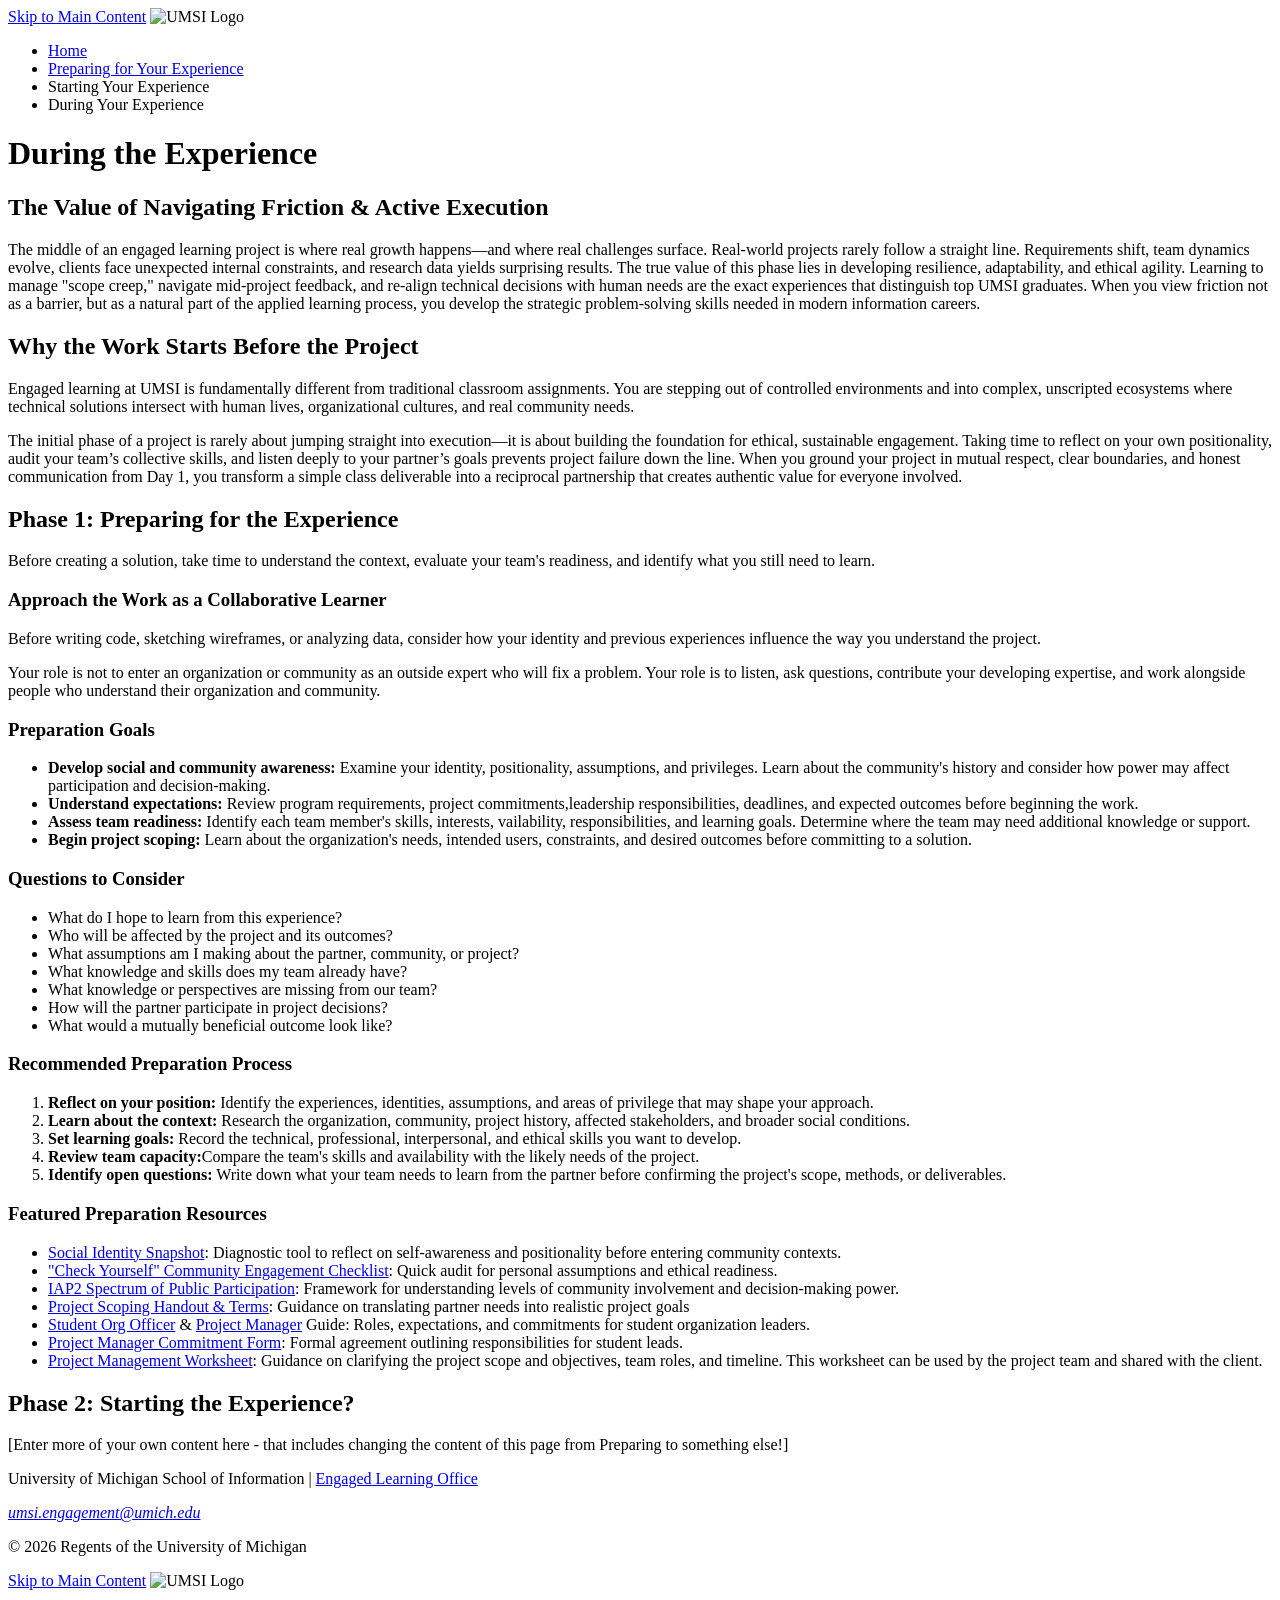
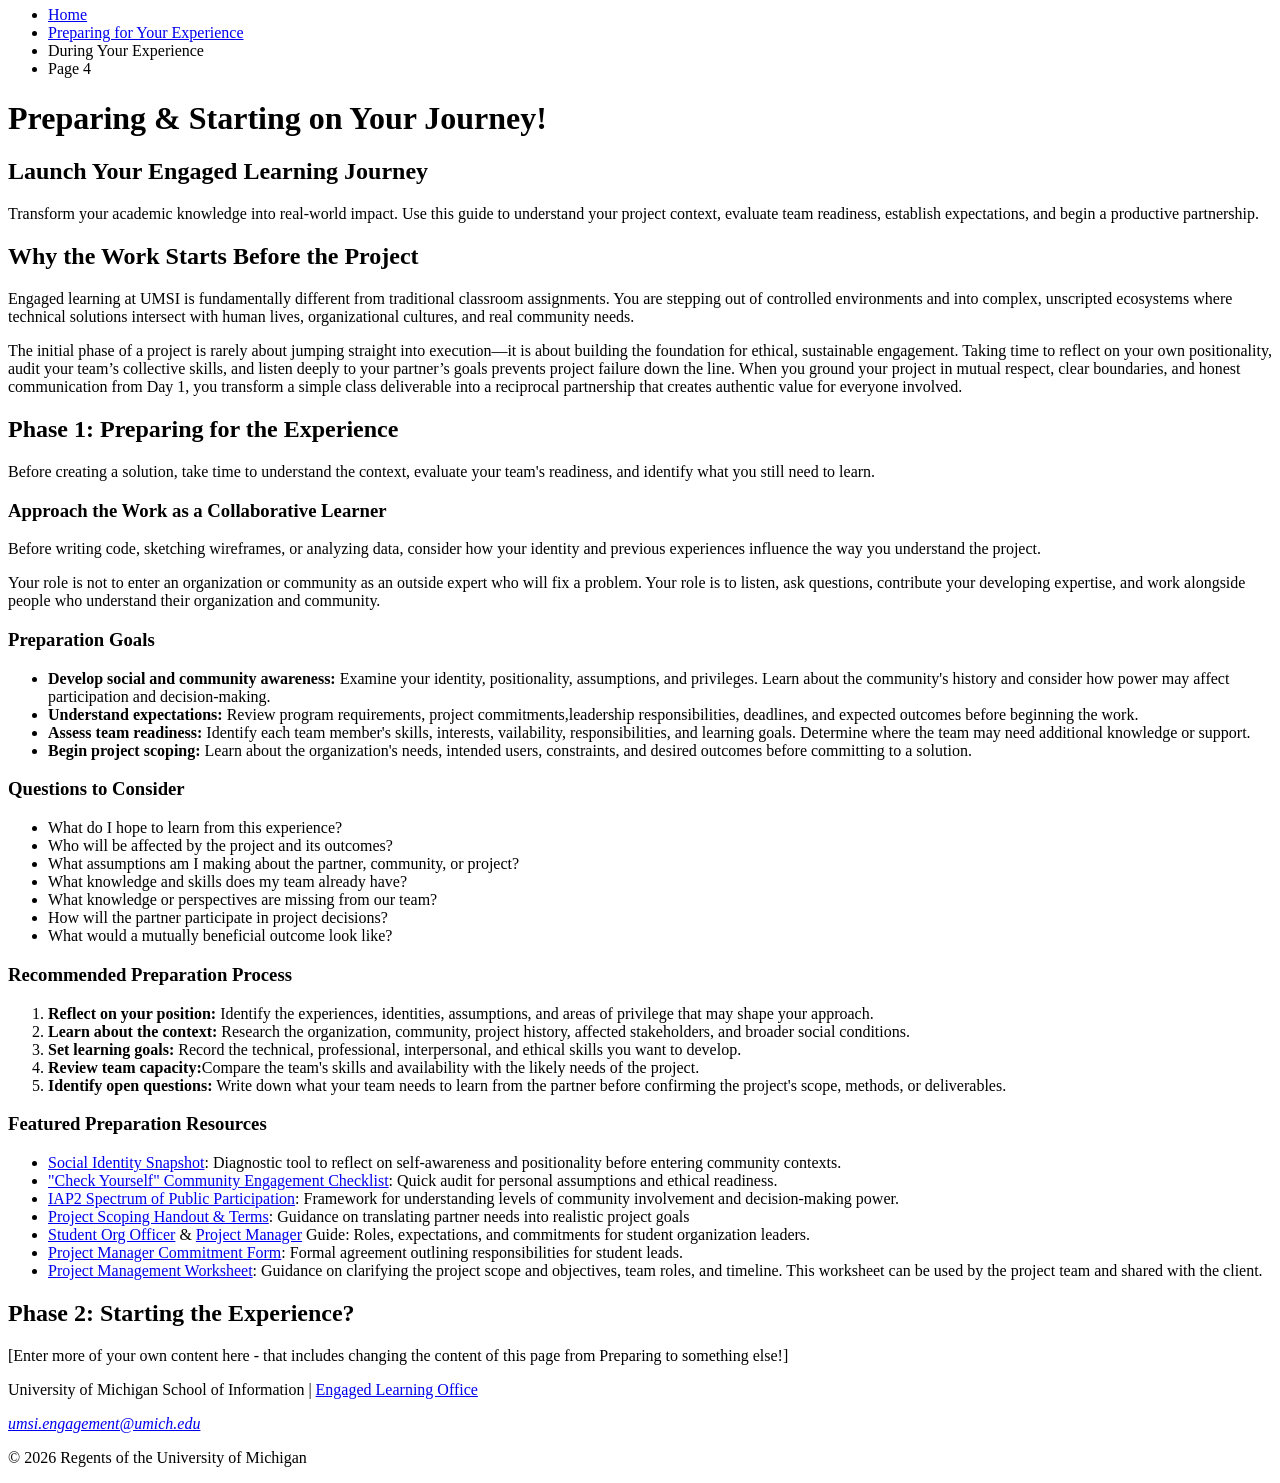
==== during.html @ 956a4a43 "Add files via upload" ====
<!DOCTYPE html>
<html lang="en">
<head>
    <meta charset="UTF-8">
    <meta name="viewport" content="width=device-width, initial-scale=1.0">
    <title>Resumes</title>
</head>
<body>

    <header>

  <a href = "#main">Skip to Main Content</a>
        <img src="images/UMSI_signature_vertical_informal_solidblue.jpg" alt="UMSI Logo">
        <nav>
            <ul>
                <li><a href = "index.html">Home</a></li>
                <li><a href = "prep.html">Preparing for Your Experience</a></li>
                <li><a href = "start.html"></a>Starting Your Experience</a></li>
                <li><a href = "during.html"></a>During Your Experience </a></li>
            </ul>
        </nav>
    <h1>During the Experience</h1>
  </header>
<main id="main">

<section>
  <h2>The Value of Navigating Friction & Active Execution</h2>
  <p>The middle of an engaged learning project is where real growth happens—and where real challenges surface. Real-world projects rarely follow a straight line. Requirements shift, team dynamics evolve, clients face unexpected internal constraints, and research data yields surprising results.
The true value of this phase lies in developing resilience, adaptability, and ethical agility. Learning to manage "scope creep," navigate mid-project feedback, and re-align technical decisions with human needs are the exact experiences that distinguish top UMSI graduates. When you view friction not as a barrier, but as a natural part of the applied learning process, you develop the strategic problem-solving skills needed in modern information careers.</p>
</section>

<section>
  <h2>Why the Work Starts Before the Project</h2>
  <p>Engaged learning at UMSI is fundamentally different from traditional classroom assignments. You are stepping out of controlled environments and into complex, unscripted ecosystems where technical solutions intersect with human lives, organizational cultures, and real community needs.</p>
  <p>The initial phase of a project is rarely about jumping straight into execution—it is about building the foundation for ethical, sustainable engagement. Taking time to reflect on your own positionality, audit your team’s collective skills, and listen deeply to your partner’s goals prevents project failure down the line. When you ground your project in mutual respect, clear boundaries, and honest communication from Day 1, you transform a simple class deliverable into a reciprocal partnership that creates authentic value for everyone involved.</p>


</section>

<section>
  <h2>Phase 1: Preparing for the Experience</h2>
  <p>Before creating a solution, take time to understand the context, evaluate your team's readiness, and identify what you still need to learn.</p>
  <article>
    <h3>Approach the Work as a Collaborative Learner</h3>
    <p>Before writing code, sketching wireframes, or analyzing data, consider how your identity and previous experiences influence the way you understand the project.</p>
    <p>Your role is not to enter an organization or community as an outside expert who will fix a problem. Your role is to listen, ask questions, contribute your developing expertise, and work alongside people who understand their organization and community.</p>
  </article>

  <article>
    <h3>Preparation Goals</h3>
    <ul>
      <li><strong>Develop social and community awareness:</strong> Examine your identity, positionality, assumptions, and privileges. Learn about the community's history and consider how power may affect participation and decision-making.
      </li>
      <li><strong>Understand expectations:</strong> Review program requirements, project commitments,leadership responsibilities, deadlines, and expected outcomes before beginning the work.</li>
      <li><strong>Assess team readiness:</strong> Identify each team member's skills, interests, vailability, responsibilities, and learning goals. Determine where the team may need additional knowledge or support.</li>
      <li><strong>Begin project scoping:</strong> Learn about the organization's needs, intended users, constraints, and desired outcomes before committing to a solution.
      </li>
    </ul>
  </article>

  <article>
    <h3>Questions to Consider</h3>
    <ul>
      <li>What do I hope to learn from this experience?</li>
      <li>Who will be affected by the project and its outcomes?</li>
      <li>What assumptions am I making about the partner, community, or project?</li>
      <li>What knowledge and skills does my team already have?</li>
      <li>What knowledge or perspectives are missing from our team?</li>
      <li>How will the partner participate in project decisions?</li>
      <li>What would a mutually beneficial outcome look like?</li>
    </ul>
  </article>

  <article>
    <h3>Recommended Preparation Process</h3>
    <ol>
      <li><strong>Reflect on your position:</strong> Identify the experiences, identities, assumptions, and areas of privilege that may shape your approach.</li>
      <li><strong>Learn about the context:</strong> Research the organization, community, project history, affected stakeholders, and broader social conditions.</li>
      <li><strong>Set learning goals:</strong> Record the technical, professional, interpersonal, and ethical skills you want to develop.</li>
      <li><strong>Review team capacity:</strong>Compare the team's skills and availability with the likely needs of the project. </li>
      <li><strong>Identify open questions:</strong> Write down what your team needs to learn from the partner before confirming the project's scope, methods, or deliverables.
      </li>
    </ol>
  </article>

  <article>
    <h3>Featured Preparation Resources</h3>
    <ul>
      <li><a href="https://sites.lsa.umich.edu/equitable-teaching/social-identity-snapshot">Social Identity Snapshot</a>: Diagnostic tool to reflect on self-awareness and positionality before entering community contexts.</li>
      <li><a href="https://docs.google.com/document/d/1Qt9YeStVwDHjwJhOLAz42JSNQR2lFMurdUtxtdrGkuc/edit?tab=t.0#heading=h.ch0bvccjkrzn">"Check Yourself" Community Engagement Checklist</a>: Quick audit for personal assumptions and ethical readiness.</li>
      <li><a href="https://drive.google.com/file/d/1zc1RNlrDxV51-muOERdDTnINQcquJpOA/view?usp=sharing">IAP2 Spectrum of Public Participation</a>: Framework for understanding levels of community involvement and decision-making power.</li>
      <li><a href="https://docs.google.com/document/d/1TrEDolwmOIlXgYgAP9VvlOGoYOwFfe6KxzZOgZSVYVw/edit?usp=drive_link">Project Scoping Handout & Terms</a>: Guidance on translating partner needs into realistic project goals</li>
      <li><a href="https://docs.google.com/document/d/1AexsV_JeSd0kRUBbcifZpfBu6y6Zi8Y0iJScp1I3gkM/edit?usp=drive_link">Student Org Officer</a> & <a href="https://docs.google.com/document/u/0/d/1uwOOS0TrXWzcSShj8DUFpckWo0t1UNu_Q7WVbZnLhX0/edit">Project Manager</a> Guide: Roles, expectations, and commitments for student organization leaders.</li>
      <li><a href="https://docs.google.com/document/d/1U4lCNGyWKJ3C2i_VgFqAR45Z4zF1FehuthuqT-M2wdI/edit?usp=drive_link">Project Manager Commitment Form</a>: Formal agreement outlining responsibilities for student leads.</li>
      <li><a href="https://docs.google.com/document/d/1twc-7TYWmb_PNrOBiDI1NuJqJAuhluTICr22GRd_NLc/edit?usp=drive_link">Project Management Worksheet</a>: Guidance on clarifying the project scope and objectives, team roles, and timeline. This worksheet can be used by the project team and shared with the client.</li>
    </ul>
  </article>
</section>
<section>
  <h2>Phase 2: Starting the Experience?</h2>



<div>[Enter more of your own content here - that includes changing the  content of this page from Preparing to something else!]</div>


        <div></div>
        <div></div>
        <div></div>
        <div></div>
</section>
<!-- Content taken & modified from UMGPT with the prompt, "for the same content write me some intro content and resources for a prep page using the ELO content below" - this was after I had asked for content for the home page. " UMGPT. (2026). UMGPT ( GPT-5.6 Sol September 7th version) [Large language model]. -->
</main>
<footer>
        <p>University of Michigan School of Information | <a href="https://www.si.umich.edu/programs/engaged-learning/about-engaged-learning-office">Engaged Learning Office </a></p>
      <address>
        <a href="mailto:umsi.engagement@umich.edu">umsi.engagement@umich.edu</a>
      </address>
      <p>&copy; 2026 Regents of the University of Michigan</p>
    </footer>

</body>

<!DOCTYPE html>
<html lang="en">
<head>
    <meta charset="UTF-8">
    <meta name="viewport" content="width=device-width, initial-scale=1.0">
    <title>Resumes</title>
</head>
<body>

    <header>

  <a href = "#main">Skip to Main Content</a>
        <img src="images/UMSI_signature_vertical_informal_solidblue.jpg" alt="UMSI Logo">
        <nav>
            <ul>
                <li><a href = "index.html">Home</a></li>
                <li><a href = "prep.html">Preparing for Your Experience</a></li>
                <li><a>During Your Experience</a></li>
                <li><a>Page 4</a></li>
            </ul>
        </nav>
    <h1>Preparing & Starting on Your Journey!</h1>
  </header>
<main id="main">

<section>
  <h2>Launch Your Engaged Learning Journey</h2>
  <p>Transform your academic knowledge into real-world impact. Use this guide to understand your project context, evaluate team readiness, establish expectations, and begin a productive partnership.</p>
</section>

<section>
  <h2>Why the Work Starts Before the Project</h2>
  <p>Engaged learning at UMSI is fundamentally different from traditional classroom assignments. You are stepping out of controlled environments and into complex, unscripted ecosystems where technical solutions intersect with human lives, organizational cultures, and real community needs.</p>
  <p>The initial phase of a project is rarely about jumping straight into execution—it is about building the foundation for ethical, sustainable engagement. Taking time to reflect on your own positionality, audit your team’s collective skills, and listen deeply to your partner’s goals prevents project failure down the line. When you ground your project in mutual respect, clear boundaries, and honest communication from Day 1, you transform a simple class deliverable into a reciprocal partnership that creates authentic value for everyone involved.</p>


</section>

<section>
  <h2>Phase 1: Preparing for the Experience</h2>
  <p>Before creating a solution, take time to understand the context, evaluate your team's readiness, and identify what you still need to learn.</p>
  <article>
    <h3>Approach the Work as a Collaborative Learner</h3>
    <p>Before writing code, sketching wireframes, or analyzing data, consider how your identity and previous experiences influence the way you understand the project.</p>
    <p>Your role is not to enter an organization or community as an outside expert who will fix a problem. Your role is to listen, ask questions, contribute your developing expertise, and work alongside people who understand their organization and community.</p>
  </article>

  <article>
    <h3>Preparation Goals</h3>
    <ul>
      <li><strong>Develop social and community awareness:</strong> Examine your identity, positionality, assumptions, and privileges. Learn about the community's history and consider how power may affect participation and decision-making.
      </li>
      <li><strong>Understand expectations:</strong> Review program requirements, project commitments,leadership responsibilities, deadlines, and expected outcomes before beginning the work.</li>
      <li><strong>Assess team readiness:</strong> Identify each team member's skills, interests, vailability, responsibilities, and learning goals. Determine where the team may need additional knowledge or support.</li>
      <li><strong>Begin project scoping:</strong> Learn about the organization's needs, intended users, constraints, and desired outcomes before committing to a solution.
      </li>
    </ul>
  </article>

  <article>
    <h3>Questions to Consider</h3>
    <ul>
      <li>What do I hope to learn from this experience?</li>
      <li>Who will be affected by the project and its outcomes?</li>
      <li>What assumptions am I making about the partner, community, or project?</li>
      <li>What knowledge and skills does my team already have?</li>
      <li>What knowledge or perspectives are missing from our team?</li>
      <li>How will the partner participate in project decisions?</li>
      <li>What would a mutually beneficial outcome look like?</li>
    </ul>
  </article>

  <article>
    <h3>Recommended Preparation Process</h3>
    <ol>
      <li><strong>Reflect on your position:</strong> Identify the experiences, identities, assumptions, and areas of privilege that may shape your approach.</li>
      <li><strong>Learn about the context:</strong> Research the organization, community, project history, affected stakeholders, and broader social conditions.</li>
      <li><strong>Set learning goals:</strong> Record the technical, professional, interpersonal, and ethical skills you want to develop.</li>
      <li><strong>Review team capacity:</strong>Compare the team's skills and availability with the likely needs of the project. </li>
      <li><strong>Identify open questions:</strong> Write down what your team needs to learn from the partner before confirming the project's scope, methods, or deliverables.
      </li>
    </ol>
  </article>

  <article>
    <h3>Featured Preparation Resources</h3>
    <ul>
      <li><a href="https://sites.lsa.umich.edu/equitable-teaching/social-identity-snapshot">Social Identity Snapshot</a>: Diagnostic tool to reflect on self-awareness and positionality before entering community contexts.</li>
      <li><a href="https://docs.google.com/document/d/1Qt9YeStVwDHjwJhOLAz42JSNQR2lFMurdUtxtdrGkuc/edit?tab=t.0#heading=h.ch0bvccjkrzn">"Check Yourself" Community Engagement Checklist</a>: Quick audit for personal assumptions and ethical readiness.</li>
      <li><a href="https://drive.google.com/file/d/1zc1RNlrDxV51-muOERdDTnINQcquJpOA/view?usp=sharing">IAP2 Spectrum of Public Participation</a>: Framework for understanding levels of community involvement and decision-making power.</li>
      <li><a href="https://docs.google.com/document/d/1TrEDolwmOIlXgYgAP9VvlOGoYOwFfe6KxzZOgZSVYVw/edit?usp=drive_link">Project Scoping Handout & Terms</a>: Guidance on translating partner needs into realistic project goals</li>
      <li><a href="https://docs.google.com/document/d/1AexsV_JeSd0kRUBbcifZpfBu6y6Zi8Y0iJScp1I3gkM/edit?usp=drive_link">Student Org Officer</a> & <a href="https://docs.google.com/document/u/0/d/1uwOOS0TrXWzcSShj8DUFpckWo0t1UNu_Q7WVbZnLhX0/edit">Project Manager</a> Guide: Roles, expectations, and commitments for student organization leaders.</li>
      <li><a href="https://docs.google.com/document/d/1U4lCNGyWKJ3C2i_VgFqAR45Z4zF1FehuthuqT-M2wdI/edit?usp=drive_link">Project Manager Commitment Form</a>: Formal agreement outlining responsibilities for student leads.</li>
      <li><a href="https://docs.google.com/document/d/1twc-7TYWmb_PNrOBiDI1NuJqJAuhluTICr22GRd_NLc/edit?usp=drive_link">Project Management Worksheet</a>: Guidance on clarifying the project scope and objectives, team roles, and timeline. This worksheet can be used by the project team and shared with the client.</li>
    </ul>
  </article>
</section>
<section>
  <h2>Phase 2: Starting the Experience?</h2>



<div>[Enter more of your own content here - that includes changing the  content of this page from Preparing to something else!]</div>


        <div></div>
        <div></div>
        <div></div>
        <div></div>
</section>
<!-- Content taken & modified from UMGPT with the prompt, "for the same content write me some intro content and resources for a prep page using the ELO content below" - this was after I had asked for content for the home page. " UMGPT. (2026). UMGPT ( GPT-5.6 Sol September 7th version) [Large language model]. -->
</main>
<footer>
        <p>University of Michigan School of Information | <a href="https://www.si.umich.edu/programs/engaged-learning/about-engaged-learning-office">Engaged Learning Office </a></p>
      <address>
        <a href="mailto:umsi.engagement@umich.edu">umsi.engagement@umich.edu</a>
      </address>
      <p>&copy; 2026 Regents of the University of Michigan</p>
    </footer>

</body>

</html>
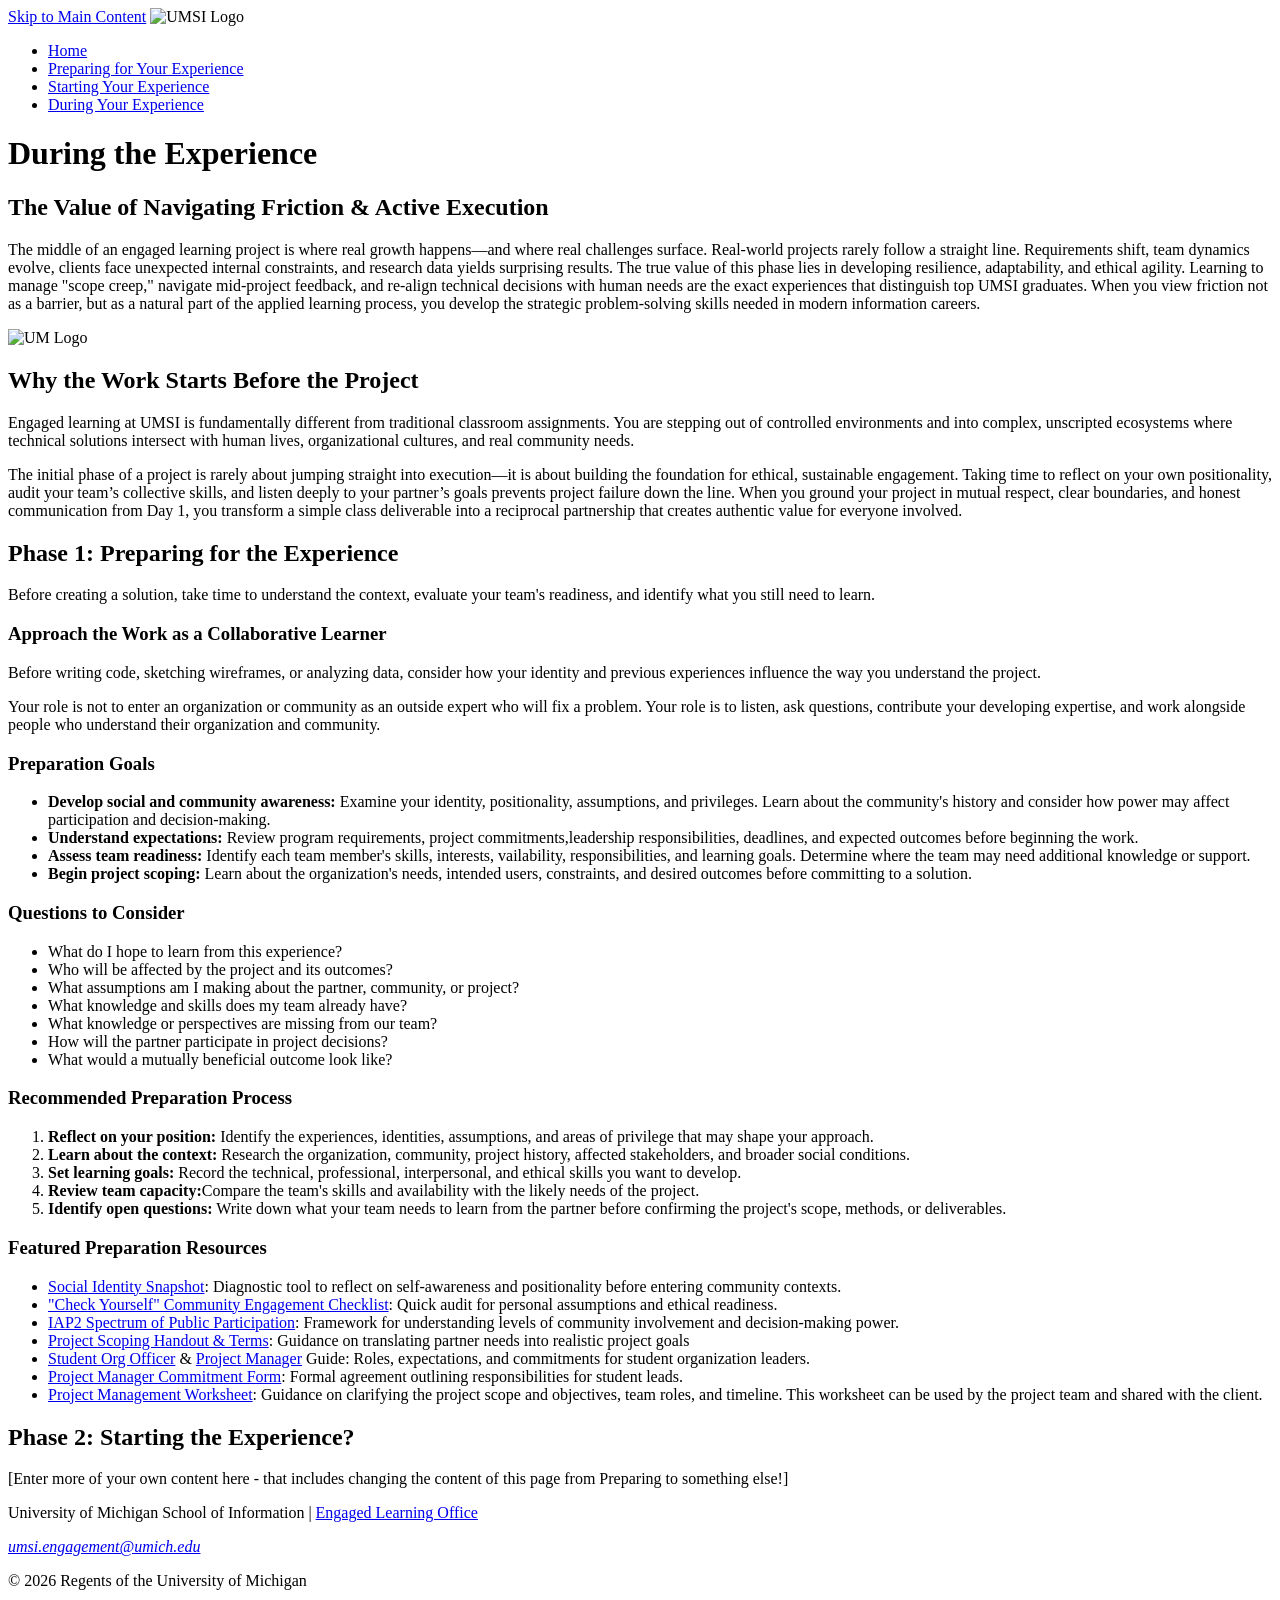
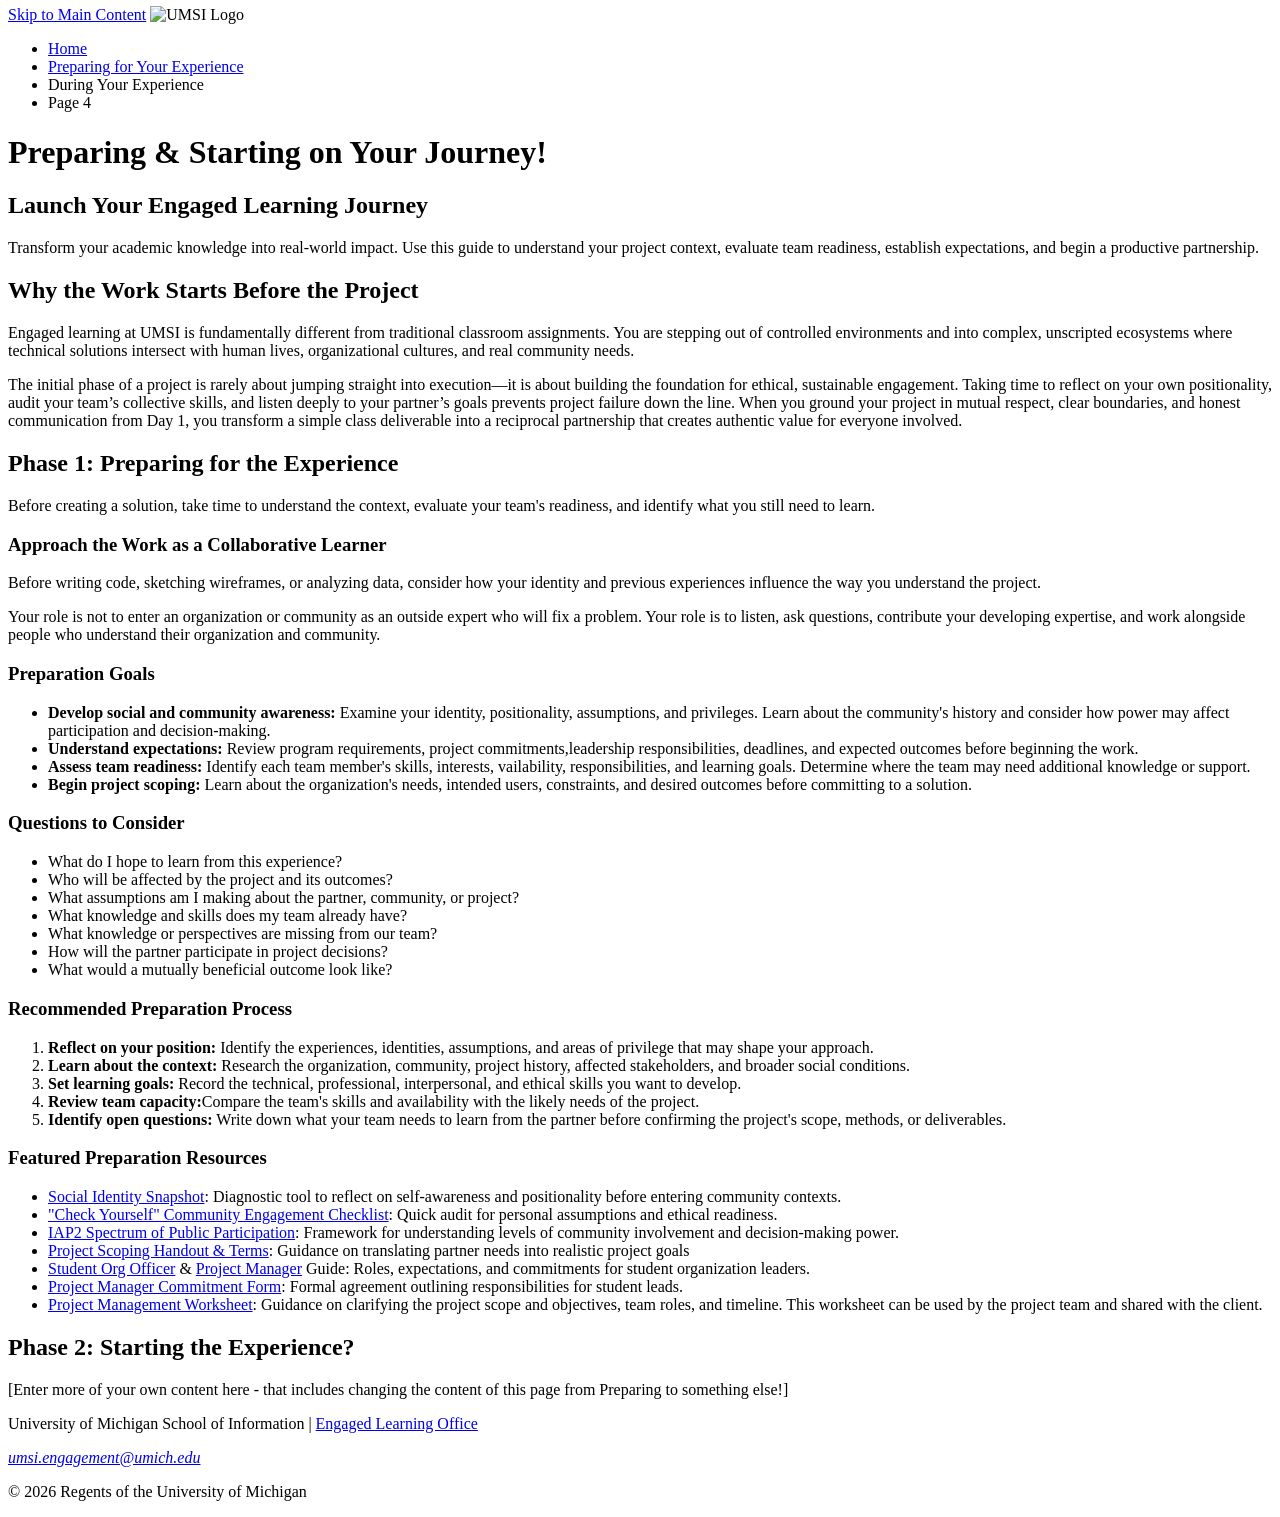
==== commit badbd2d2: "Add files via upload" ====
--- a/during.html
+++ b/during.html
@@ -15,8 +15,8 @@
             <ul>
                 <li><a href = "index.html">Home</a></li>
                 <li><a href = "prep.html">Preparing for Your Experience</a></li>
-                <li><a href = "start.html"></a>Starting Your Experience</a></li>
-                <li><a href = "during.html"></a>During Your Experience </a></li>
+                <li><a href = "start.html">Starting Your Experience</a></li>
+                <li><a href = "during.html">During Your Experience </a></li>
             </ul>
         </nav>
     <h1>During the Experience</h1>
@@ -27,6 +27,11 @@
   <h2>The Value of Navigating Friction & Active Execution</h2>
   <p>The middle of an engaged learning project is where real growth happens—and where real challenges surface. Real-world projects rarely follow a straight line. Requirements shift, team dynamics evolve, clients face unexpected internal constraints, and research data yields surprising results.
 The true value of this phase lies in developing resilience, adaptability, and ethical agility. Learning to manage "scope creep," navigate mid-project feedback, and re-align technical decisions with human needs are the exact experiences that distinguish top UMSI graduates. When you view friction not as a barrier, but as a natural part of the applied learning process, you develop the strategic problem-solving skills needed in modern information careers.</p>
+<img
+          src="images/UMSI_signature_vertical_informal_solidblue.jpg"
+          alt="UM Logo"
+          width="800"
+          height="500">
 </section>
 
 <section>
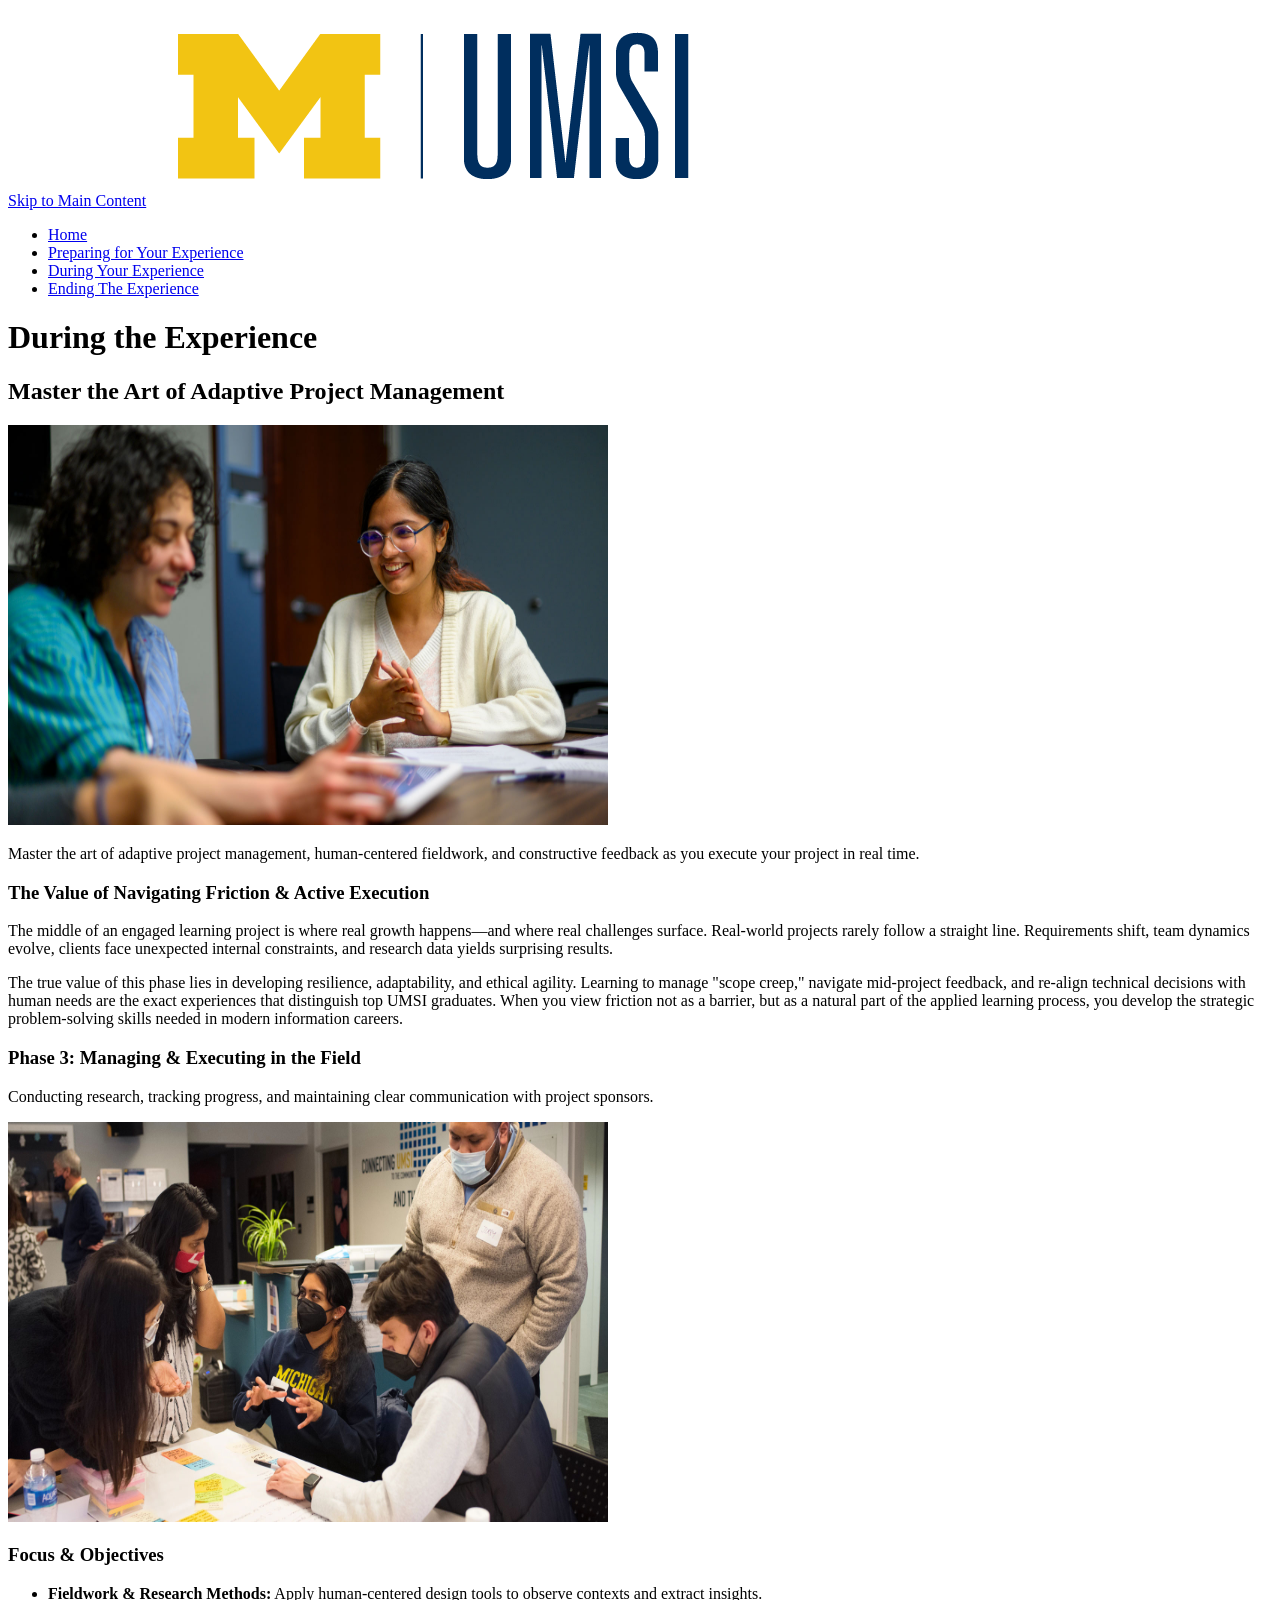
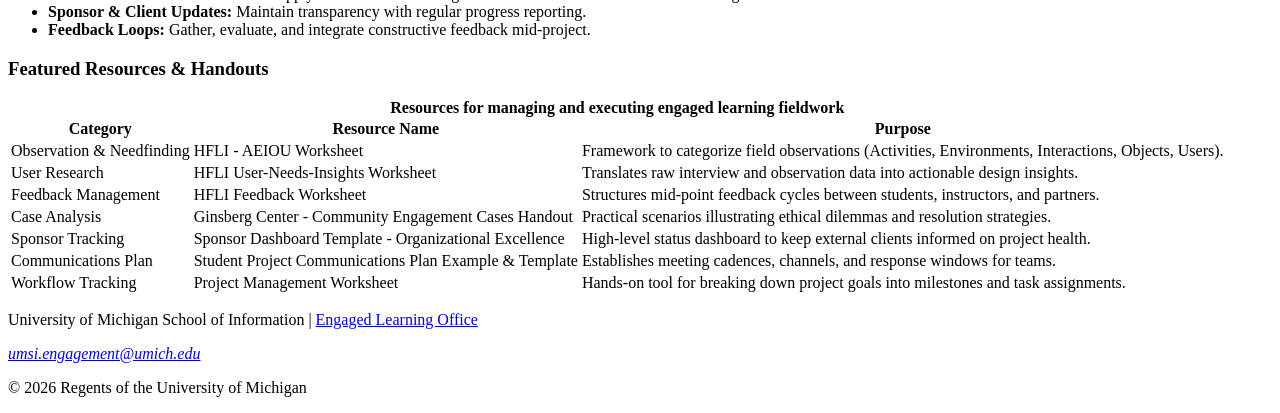
==== commit c8bebbc2: "Add files via upload" ====
--- a/during.html
+++ b/during.html
@@ -3,20 +3,20 @@
 <head>
     <meta charset="UTF-8">
     <meta name="viewport" content="width=device-width, initial-scale=1.0">
-    <title>Resumes</title>
+    <title>During | UMSI Engaged Learning Resources</title>
 </head>
 <body>
 
     <header>
 
   <a href = "#main">Skip to Main Content</a>
-        <img src="images/UMSI_signature_vertical_informal_solidblue.jpg" alt="UMSI Logo">
+        <img src="images/UMSI_signature_informal_maize-blue.png" alt="UMSI Logo">
         <nav>
             <ul>
                 <li><a href = "index.html">Home</a></li>
                 <li><a href = "prep.html">Preparing for Your Experience</a></li>
-                <li><a href = "start.html">Starting Your Experience</a></li>
                 <li><a href = "during.html">During Your Experience </a></li>
+                <li><a href = "end.html">Ending The Experience</a></li>
             </ul>
         </nav>
     <h1>During the Experience</h1>
@@ -24,220 +24,90 @@
 <main id="main">
 
 <section>
-  <h2>The Value of Navigating Friction & Active Execution</h2>
-  <p>The middle of an engaged learning project is where real growth happens—and where real challenges surface. Real-world projects rarely follow a straight line. Requirements shift, team dynamics evolve, clients face unexpected internal constraints, and research data yields surprising results.
-The true value of this phase lies in developing resilience, adaptability, and ethical agility. Learning to manage "scope creep," navigate mid-project feedback, and re-align technical decisions with human needs are the exact experiences that distinguish top UMSI graduates. When you view friction not as a barrier, but as a natural part of the applied learning process, you develop the strategic problem-solving skills needed in modern information careers.</p>
-<img
-          src="images/UMSI_signature_vertical_informal_solidblue.jpg"
-          alt="UM Logo"
-          width="800"
-          height="500">
+  <h2>Master the Art of Adaptive Project Management</h2>
+            <img
+          src="images/UMSI_DearbornCutGroup_edit.jpg"
+          alt="Student talking to a client at a table"
+          width="600"
+          height="400">
+  <p>Master the art of adaptive project management, human-centered fieldwork, and constructive feedback as you execute your project in real time.</p>
 </section>
 
 <section>
-  <h2>Why the Work Starts Before the Project</h2>
-  <p>Engaged learning at UMSI is fundamentally different from traditional classroom assignments. You are stepping out of controlled environments and into complex, unscripted ecosystems where technical solutions intersect with human lives, organizational cultures, and real community needs.</p>
-  <p>The initial phase of a project is rarely about jumping straight into execution—it is about building the foundation for ethical, sustainable engagement. Taking time to reflect on your own positionality, audit your team’s collective skills, and listen deeply to your partner’s goals prevents project failure down the line. When you ground your project in mutual respect, clear boundaries, and honest communication from Day 1, you transform a simple class deliverable into a reciprocal partnership that creates authentic value for everyone involved.</p>
-
-
+  <h3>The Value of Navigating Friction & Active Execution</h3>
+  <p>The middle of an engaged learning project is where real growth happens—and where real challenges surface. Real-world projects rarely follow a straight line. Requirements shift, team dynamics evolve, clients face unexpected internal constraints, and research data yields surprising results.</p>
+  <p>The true value of this phase lies in developing resilience, adaptability, and ethical agility. Learning to manage "scope creep," navigate mid-project feedback, and re-align technical decisions with human needs are the exact experiences that distinguish top UMSI graduates. When you view friction not as a barrier, but as a natural part of the applied learning process, you develop the strategic problem-solving skills needed in modern information careers.</p>
 </section>
 
 <section>
-  <h2>Phase 1: Preparing for the Experience</h2>
-  <p>Before creating a solution, take time to understand the context, evaluate your team's readiness, and identify what you still need to learn.</p>
+  <h3><strong>Phase 3: </strong> Managing & Executing in the Field</h3>
+  <p>Conducting research, tracking progress, and maintaining clear communication with project sponsors.</p>
+            <img
+          src="images/UMSI_DesignJam_02142022_edit.jpg"
+          alt="Student talking in group"
+          width="600"
+          height="400">
   <article>
-    <h3>Approach the Work as a Collaborative Learner</h3>
-    <p>Before writing code, sketching wireframes, or analyzing data, consider how your identity and previous experiences influence the way you understand the project.</p>
-    <p>Your role is not to enter an organization or community as an outside expert who will fix a problem. Your role is to listen, ask questions, contribute your developing expertise, and work alongside people who understand their organization and community.</p>
-  </article>
-
-  <article>
-    <h3>Preparation Goals</h3>
+    <h3>Focus & Objectives</h3>
     <ul>
-      <li><strong>Develop social and community awareness:</strong> Examine your identity, positionality, assumptions, and privileges. Learn about the community's history and consider how power may affect participation and decision-making.
-      </li>
-      <li><strong>Understand expectations:</strong> Review program requirements, project commitments,leadership responsibilities, deadlines, and expected outcomes before beginning the work.</li>
-      <li><strong>Assess team readiness:</strong> Identify each team member's skills, interests, vailability, responsibilities, and learning goals. Determine where the team may need additional knowledge or support.</li>
-      <li><strong>Begin project scoping:</strong> Learn about the organization's needs, intended users, constraints, and desired outcomes before committing to a solution.
-      </li>
+      <li><strong>Fieldwork & Research Methods:</strong> Apply human-centered design tools to observe contexts and extract insights.</li>
+      <li><strong>Sponsor & Client Updates:</strong> Maintain transparency with regular progress reporting.</li>
+      <li><strong>Feedback Loops:</strong> Gather, evaluate, and integrate constructive feedback mid-project.</li>
     </ul>
   </article>
 
   <article>
-    <h3>Questions to Consider</h3>
-    <ul>
-      <li>What do I hope to learn from this experience?</li>
-      <li>Who will be affected by the project and its outcomes?</li>
-      <li>What assumptions am I making about the partner, community, or project?</li>
-      <li>What knowledge and skills does my team already have?</li>
-      <li>What knowledge or perspectives are missing from our team?</li>
-      <li>How will the partner participate in project decisions?</li>
-      <li>What would a mutually beneficial outcome look like?</li>
-    </ul>
-  </article>
-
-  <article>
-    <h3>Recommended Preparation Process</h3>
-    <ol>
-      <li><strong>Reflect on your position:</strong> Identify the experiences, identities, assumptions, and areas of privilege that may shape your approach.</li>
-      <li><strong>Learn about the context:</strong> Research the organization, community, project history, affected stakeholders, and broader social conditions.</li>
-      <li><strong>Set learning goals:</strong> Record the technical, professional, interpersonal, and ethical skills you want to develop.</li>
-      <li><strong>Review team capacity:</strong>Compare the team's skills and availability with the likely needs of the project. </li>
-      <li><strong>Identify open questions:</strong> Write down what your team needs to learn from the partner before confirming the project's scope, methods, or deliverables.
-      </li>
-    </ol>
-  </article>
-
-  <article>
-    <h3>Featured Preparation Resources</h3>
-    <ul>
-      <li><a href="https://sites.lsa.umich.edu/equitable-teaching/social-identity-snapshot">Social Identity Snapshot</a>: Diagnostic tool to reflect on self-awareness and positionality before entering community contexts.</li>
-      <li><a href="https://docs.google.com/document/d/1Qt9YeStVwDHjwJhOLAz42JSNQR2lFMurdUtxtdrGkuc/edit?tab=t.0#heading=h.ch0bvccjkrzn">"Check Yourself" Community Engagement Checklist</a>: Quick audit for personal assumptions and ethical readiness.</li>
-      <li><a href="https://drive.google.com/file/d/1zc1RNlrDxV51-muOERdDTnINQcquJpOA/view?usp=sharing">IAP2 Spectrum of Public Participation</a>: Framework for understanding levels of community involvement and decision-making power.</li>
-      <li><a href="https://docs.google.com/document/d/1TrEDolwmOIlXgYgAP9VvlOGoYOwFfe6KxzZOgZSVYVw/edit?usp=drive_link">Project Scoping Handout & Terms</a>: Guidance on translating partner needs into realistic project goals</li>
-      <li><a href="https://docs.google.com/document/d/1AexsV_JeSd0kRUBbcifZpfBu6y6Zi8Y0iJScp1I3gkM/edit?usp=drive_link">Student Org Officer</a> & <a href="https://docs.google.com/document/u/0/d/1uwOOS0TrXWzcSShj8DUFpckWo0t1UNu_Q7WVbZnLhX0/edit">Project Manager</a> Guide: Roles, expectations, and commitments for student organization leaders.</li>
-      <li><a href="https://docs.google.com/document/d/1U4lCNGyWKJ3C2i_VgFqAR45Z4zF1FehuthuqT-M2wdI/edit?usp=drive_link">Project Manager Commitment Form</a>: Formal agreement outlining responsibilities for student leads.</li>
-      <li><a href="https://docs.google.com/document/d/1twc-7TYWmb_PNrOBiDI1NuJqJAuhluTICr22GRd_NLc/edit?usp=drive_link">Project Management Worksheet</a>: Guidance on clarifying the project scope and objectives, team roles, and timeline. This worksheet can be used by the project team and shared with the client.</li>
-    </ul>
+    <h3>Featured Resources & Handouts</h3>
+    <table>
+      <caption> <strong> Resources for managing and executing engaged learning fieldwork</strong></caption>
+      <thead>
+        <tr>
+          <th scope="col">Category</th>
+          <th scope="col">Resource Name</th>
+          <th scope="col">Purpose</th>
+        </tr>
+      </thead>
+      <tbody>
+        <tr>
+          <td>Observation & Needfinding</td>
+          <td>HFLI - AEIOU Worksheet</td>
+          <td>Framework to categorize field observations (Activities, Environments, Interactions, Objects, Users).</td>
+        </tr>
+        <tr>
+          <td>User Research</td>
+          <td>HFLI User-Needs-Insights Worksheet</td>
+          <td>Translates raw interview and observation data into actionable design insights.</td>
+        </tr>
+        <tr>
+          <td>Feedback Management</td>
+          <td>HFLI Feedback Worksheet</td>
+          <td>Structures mid-point feedback cycles between students, instructors, and partners.</td>
+        </tr>
+        <tr>
+          <td>Case Analysis</td>
+          <td>Ginsberg Center - Community Engagement Cases Handout</td>
+          <td>Practical scenarios illustrating ethical dilemmas and resolution strategies.</td>
+        </tr>
+        <tr>
+          <td>Sponsor Tracking</td>
+          <td>Sponsor Dashboard Template - Organizational Excellence</td>
+          <td>High-level status dashboard to keep external clients informed on project health.</td>
+        </tr>
+        <tr>
+          <td>Communications Plan</td>
+          <td>Student Project Communications Plan Example & Template</td>
+          <td>Establishes meeting cadences, channels, and response windows for teams.</td>
+        </tr>
+        <tr>
+          <td>Workflow Tracking</td>
+          <td>Project Management Worksheet</td>
+          <td>Hands-on tool for breaking down project goals into milestones and task assignments.</td>
+        </tr>
+      </tbody>
+    </table>
   </article>
 </section>
-<section>
-  <h2>Phase 2: Starting the Experience?</h2>
 
-
-
-<div>[Enter more of your own content here - that includes changing the  content of this page from Preparing to something else!]</div>
-
-
-        <div></div>
-        <div></div>
-        <div></div>
-        <div></div>
-</section>
-<!-- Content taken & modified from UMGPT with the prompt, "for the same content write me some intro content and resources for a prep page using the ELO content below" - this was after I had asked for content for the home page. " UMGPT. (2026). UMGPT ( GPT-5.6 Sol September 7th version) [Large language model]. -->
-</main>
-<footer>
-        <p>University of Michigan School of Information | <a href="https://www.si.umich.edu/programs/engaged-learning/about-engaged-learning-office">Engaged Learning Office </a></p>
-      <address>
-        <a href="mailto:umsi.engagement@umich.edu">umsi.engagement@umich.edu</a>
-      </address>
-      <p>&copy; 2026 Regents of the University of Michigan</p>
-    </footer>
-
-</body>
-
-<!DOCTYPE html>
-<html lang="en">
-<head>
-    <meta charset="UTF-8">
-    <meta name="viewport" content="width=device-width, initial-scale=1.0">
-    <title>Resumes</title>
-</head>
-<body>
-
-    <header>
-
-  <a href = "#main">Skip to Main Content</a>
-        <img src="images/UMSI_signature_vertical_informal_solidblue.jpg" alt="UMSI Logo">
-        <nav>
-            <ul>
-                <li><a href = "index.html">Home</a></li>
-                <li><a href = "prep.html">Preparing for Your Experience</a></li>
-                <li><a>During Your Experience</a></li>
-                <li><a>Page 4</a></li>
-            </ul>
-        </nav>
-    <h1>Preparing & Starting on Your Journey!</h1>
-  </header>
-<main id="main">
-
-<section>
-  <h2>Launch Your Engaged Learning Journey</h2>
-  <p>Transform your academic knowledge into real-world impact. Use this guide to understand your project context, evaluate team readiness, establish expectations, and begin a productive partnership.</p>
-</section>
-
-<section>
-  <h2>Why the Work Starts Before the Project</h2>
-  <p>Engaged learning at UMSI is fundamentally different from traditional classroom assignments. You are stepping out of controlled environments and into complex, unscripted ecosystems where technical solutions intersect with human lives, organizational cultures, and real community needs.</p>
-  <p>The initial phase of a project is rarely about jumping straight into execution—it is about building the foundation for ethical, sustainable engagement. Taking time to reflect on your own positionality, audit your team’s collective skills, and listen deeply to your partner’s goals prevents project failure down the line. When you ground your project in mutual respect, clear boundaries, and honest communication from Day 1, you transform a simple class deliverable into a reciprocal partnership that creates authentic value for everyone involved.</p>
-
-
-</section>
-
-<section>
-  <h2>Phase 1: Preparing for the Experience</h2>
-  <p>Before creating a solution, take time to understand the context, evaluate your team's readiness, and identify what you still need to learn.</p>
-  <article>
-    <h3>Approach the Work as a Collaborative Learner</h3>
-    <p>Before writing code, sketching wireframes, or analyzing data, consider how your identity and previous experiences influence the way you understand the project.</p>
-    <p>Your role is not to enter an organization or community as an outside expert who will fix a problem. Your role is to listen, ask questions, contribute your developing expertise, and work alongside people who understand their organization and community.</p>
-  </article>
-
-  <article>
-    <h3>Preparation Goals</h3>
-    <ul>
-      <li><strong>Develop social and community awareness:</strong> Examine your identity, positionality, assumptions, and privileges. Learn about the community's history and consider how power may affect participation and decision-making.
-      </li>
-      <li><strong>Understand expectations:</strong> Review program requirements, project commitments,leadership responsibilities, deadlines, and expected outcomes before beginning the work.</li>
-      <li><strong>Assess team readiness:</strong> Identify each team member's skills, interests, vailability, responsibilities, and learning goals. Determine where the team may need additional knowledge or support.</li>
-      <li><strong>Begin project scoping:</strong> Learn about the organization's needs, intended users, constraints, and desired outcomes before committing to a solution.
-      </li>
-    </ul>
-  </article>
-
-  <article>
-    <h3>Questions to Consider</h3>
-    <ul>
-      <li>What do I hope to learn from this experience?</li>
-      <li>Who will be affected by the project and its outcomes?</li>
-      <li>What assumptions am I making about the partner, community, or project?</li>
-      <li>What knowledge and skills does my team already have?</li>
-      <li>What knowledge or perspectives are missing from our team?</li>
-      <li>How will the partner participate in project decisions?</li>
-      <li>What would a mutually beneficial outcome look like?</li>
-    </ul>
-  </article>
-
-  <article>
-    <h3>Recommended Preparation Process</h3>
-    <ol>
-      <li><strong>Reflect on your position:</strong> Identify the experiences, identities, assumptions, and areas of privilege that may shape your approach.</li>
-      <li><strong>Learn about the context:</strong> Research the organization, community, project history, affected stakeholders, and broader social conditions.</li>
-      <li><strong>Set learning goals:</strong> Record the technical, professional, interpersonal, and ethical skills you want to develop.</li>
-      <li><strong>Review team capacity:</strong>Compare the team's skills and availability with the likely needs of the project. </li>
-      <li><strong>Identify open questions:</strong> Write down what your team needs to learn from the partner before confirming the project's scope, methods, or deliverables.
-      </li>
-    </ol>
-  </article>
-
-  <article>
-    <h3>Featured Preparation Resources</h3>
-    <ul>
-      <li><a href="https://sites.lsa.umich.edu/equitable-teaching/social-identity-snapshot">Social Identity Snapshot</a>: Diagnostic tool to reflect on self-awareness and positionality before entering community contexts.</li>
-      <li><a href="https://docs.google.com/document/d/1Qt9YeStVwDHjwJhOLAz42JSNQR2lFMurdUtxtdrGkuc/edit?tab=t.0#heading=h.ch0bvccjkrzn">"Check Yourself" Community Engagement Checklist</a>: Quick audit for personal assumptions and ethical readiness.</li>
-      <li><a href="https://drive.google.com/file/d/1zc1RNlrDxV51-muOERdDTnINQcquJpOA/view?usp=sharing">IAP2 Spectrum of Public Participation</a>: Framework for understanding levels of community involvement and decision-making power.</li>
-      <li><a href="https://docs.google.com/document/d/1TrEDolwmOIlXgYgAP9VvlOGoYOwFfe6KxzZOgZSVYVw/edit?usp=drive_link">Project Scoping Handout & Terms</a>: Guidance on translating partner needs into realistic project goals</li>
-      <li><a href="https://docs.google.com/document/d/1AexsV_JeSd0kRUBbcifZpfBu6y6Zi8Y0iJScp1I3gkM/edit?usp=drive_link">Student Org Officer</a> & <a href="https://docs.google.com/document/u/0/d/1uwOOS0TrXWzcSShj8DUFpckWo0t1UNu_Q7WVbZnLhX0/edit">Project Manager</a> Guide: Roles, expectations, and commitments for student organization leaders.</li>
-      <li><a href="https://docs.google.com/document/d/1U4lCNGyWKJ3C2i_VgFqAR45Z4zF1FehuthuqT-M2wdI/edit?usp=drive_link">Project Manager Commitment Form</a>: Formal agreement outlining responsibilities for student leads.</li>
-      <li><a href="https://docs.google.com/document/d/1twc-7TYWmb_PNrOBiDI1NuJqJAuhluTICr22GRd_NLc/edit?usp=drive_link">Project Management Worksheet</a>: Guidance on clarifying the project scope and objectives, team roles, and timeline. This worksheet can be used by the project team and shared with the client.</li>
-    </ul>
-  </article>
-</section>
-<section>
-  <h2>Phase 2: Starting the Experience?</h2>
-
-
-
-<div>[Enter more of your own content here - that includes changing the  content of this page from Preparing to something else!]</div>
-
-
-        <div></div>
-        <div></div>
-        <div></div>
-        <div></div>
-</section>
-<!-- Content taken & modified from UMGPT with the prompt, "for the same content write me some intro content and resources for a prep page using the ELO content below" - this was after I had asked for content for the home page. " UMGPT. (2026). UMGPT ( GPT-5.6 Sol September 7th version) [Large language model]. -->
-</main>
 <footer>
         <p>University of Michigan School of Information | <a href="https://www.si.umich.edu/programs/engaged-learning/about-engaged-learning-office">Engaged Learning Office </a></p>
       <address>
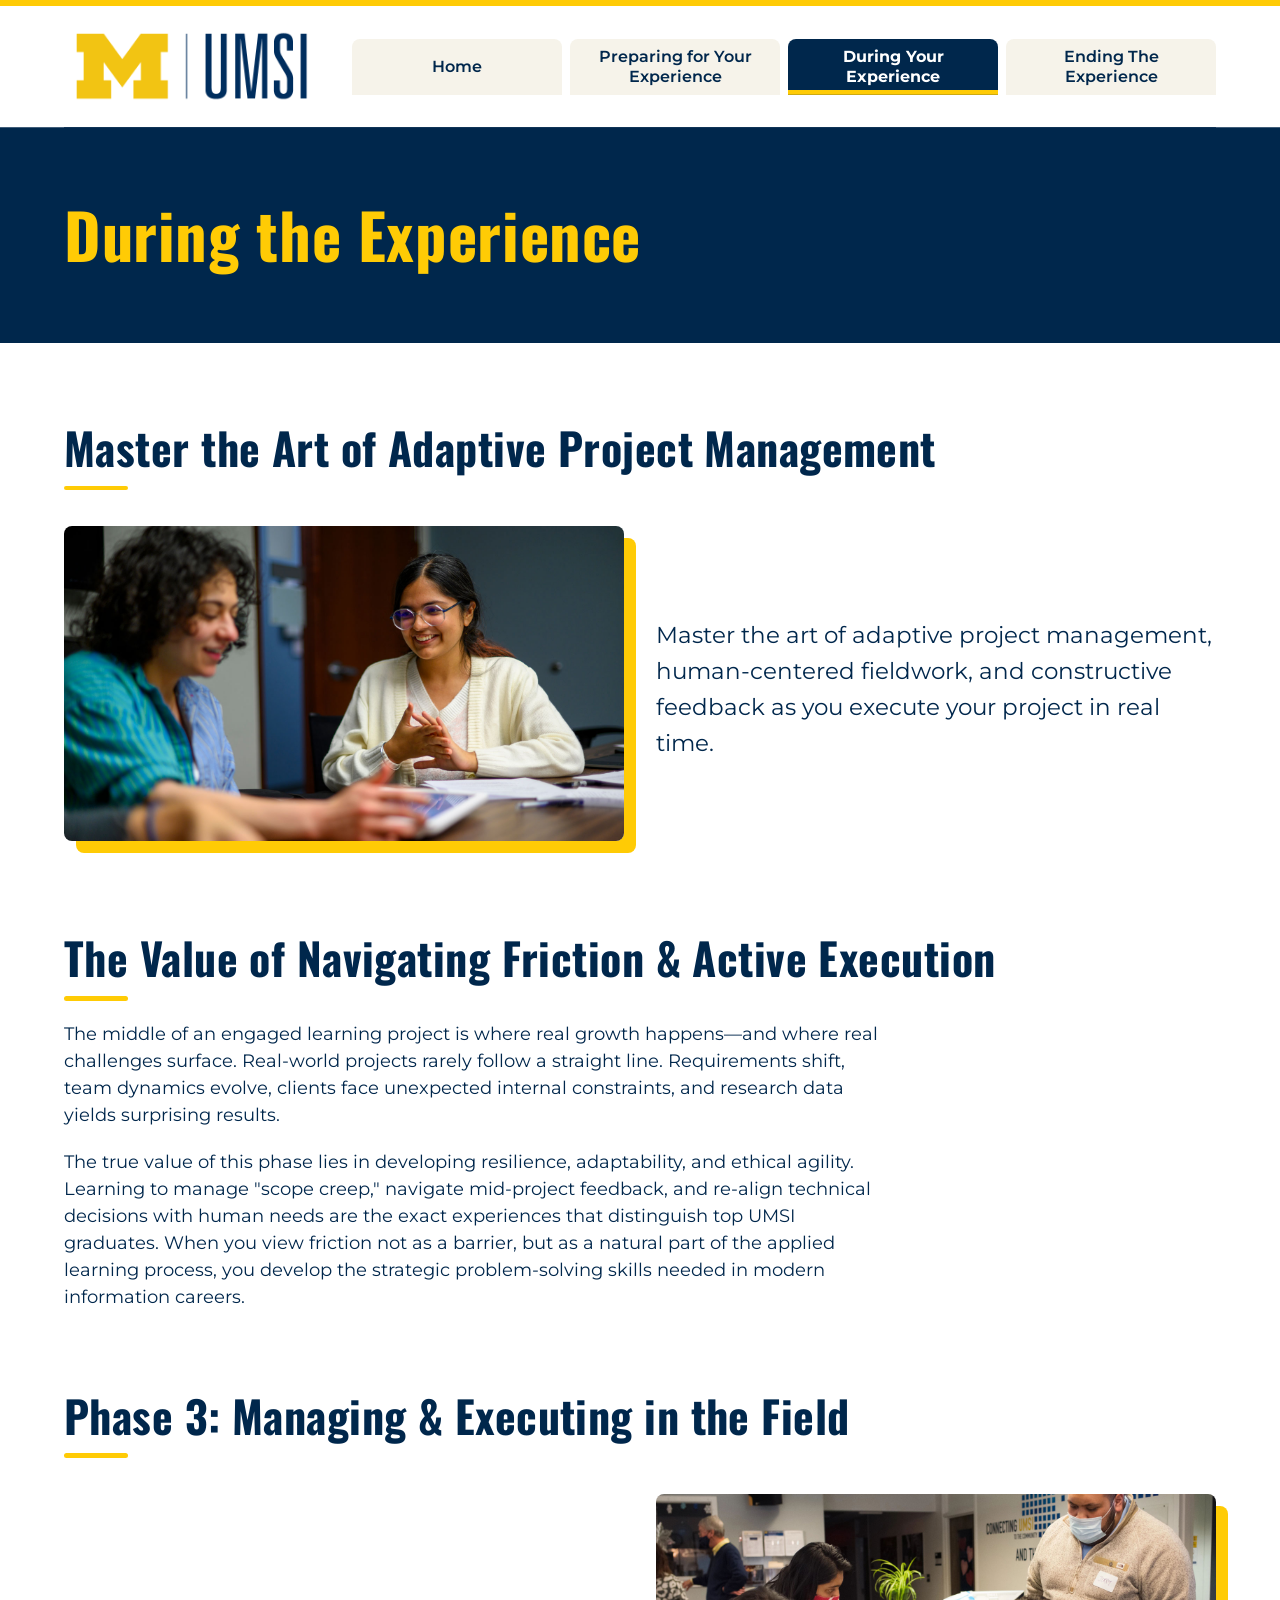
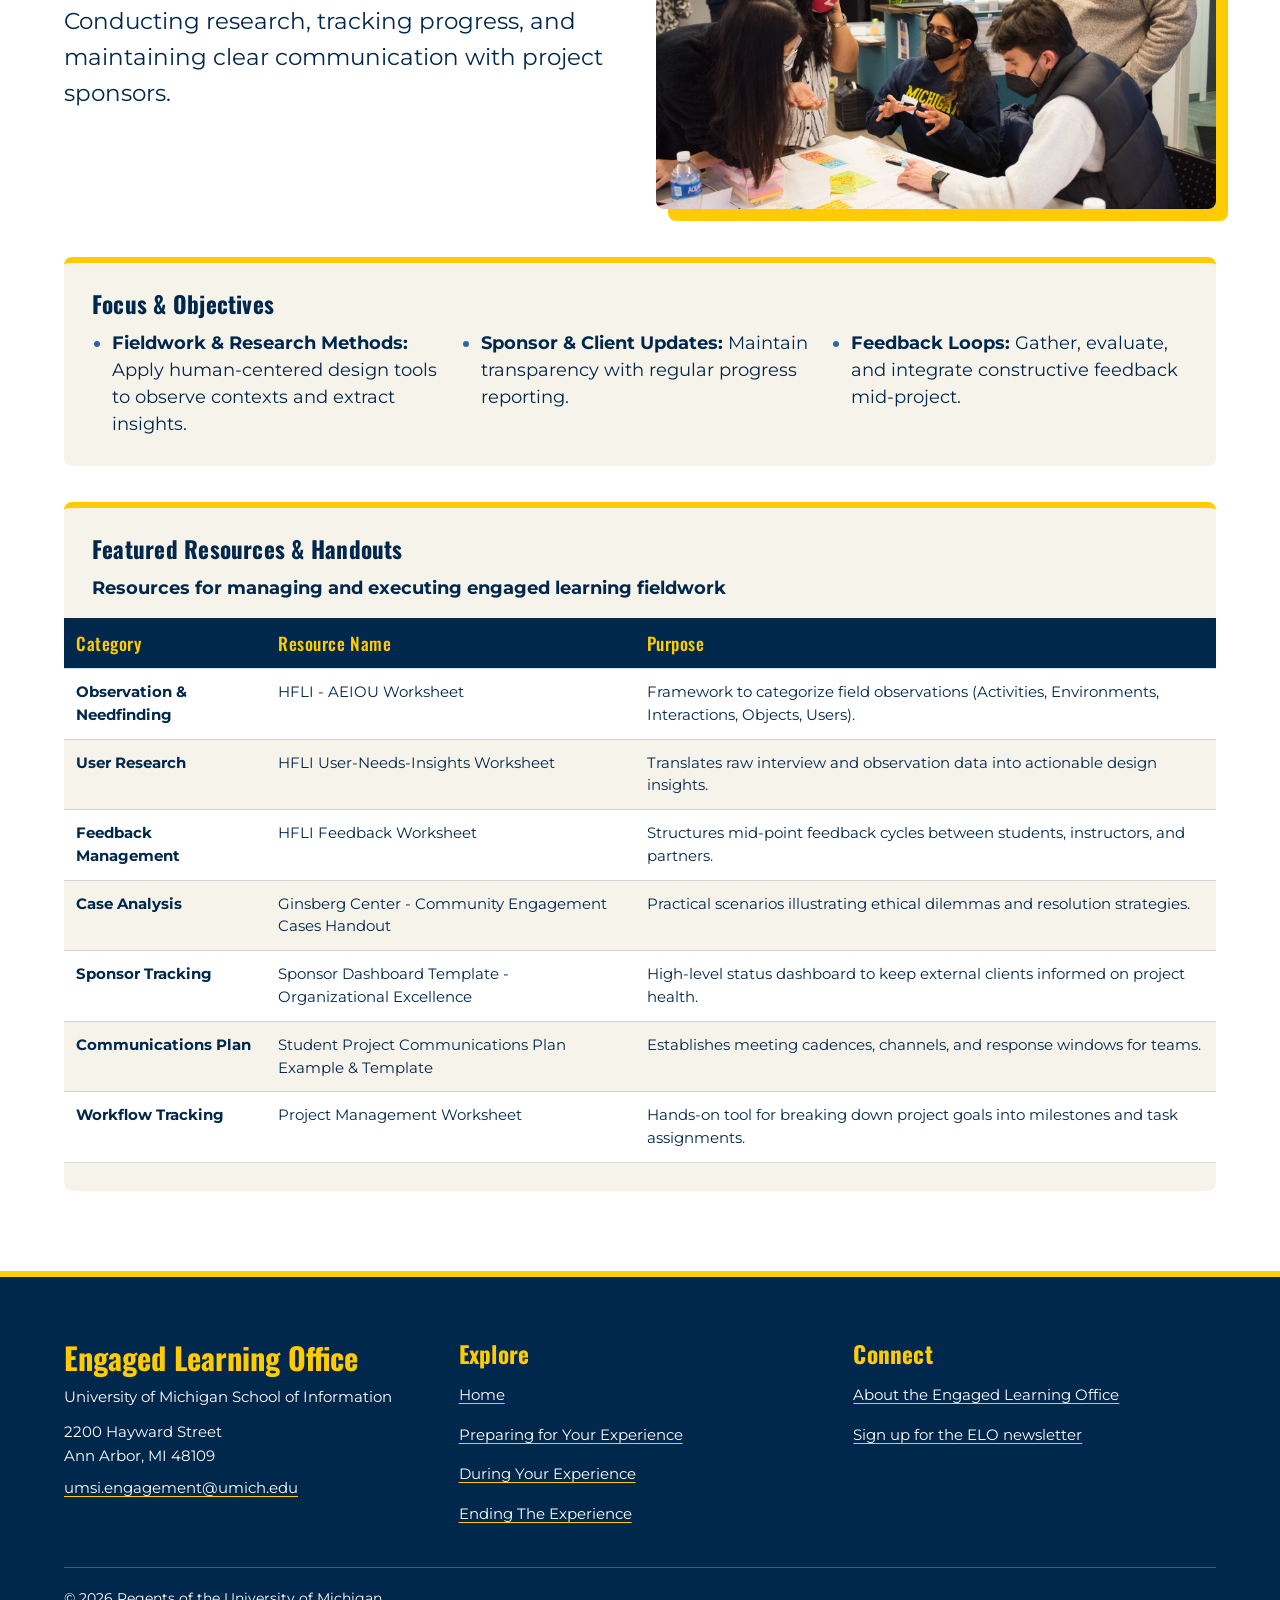
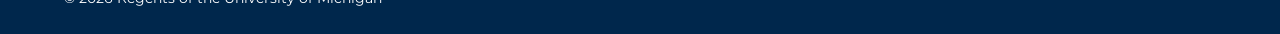
==== commit ddf4a03b: "Add files via upload" ====
--- a/during.html
+++ b/during.html
@@ -4,6 +4,14 @@
     <meta charset="UTF-8">
     <meta name="viewport" content="width=device-width, initial-scale=1.0">
     <title>During | UMSI Engaged Learning Resources</title>
+    <!-- Fonts from the U-M brand list: Montserrat (body) + Oswald (headings) -->
+    <link rel="preconnect" href="https://fonts.googleapis.com">
+    <link rel="preconnect" href="https://fonts.gstatic.com" crossorigin>
+    <link href="https://fonts.googleapis.com/css2?family=Montserrat:wght@400;600;700&family=Oswald:wght@500;700&display=swap" rel="stylesheet">
+
+    <!-- 1) reset first, 2) my styles second -->
+    <link rel="stylesheet" href="css/html5reset.css">
+    <link rel="stylesheet" href="css/style.css">
 </head>
 <body>
 
@@ -15,7 +23,7 @@
             <ul>
                 <li><a href = "index.html">Home</a></li>
                 <li><a href = "prep.html">Preparing for Your Experience</a></li>
-                <li><a href = "during.html">During Your Experience </a></li>
+                <li><a href = "during.html" aria-current="page">During Your Experience</a></li>
                 <li><a href = "end.html">Ending The Experience</a></li>
             </ul>
         </nav>
@@ -107,15 +115,37 @@
     </table>
   </article>
 </section>
+</main>
 
 <footer>
-        <p>University of Michigan School of Information | <a href="https://www.si.umich.edu/programs/engaged-learning/about-engaged-learning-office">Engaged Learning Office </a></p>
-      <address>
-        <a href="mailto:umsi.engagement@umich.edu">umsi.engagement@umich.edu</a>
-      </address>
-      <p>&copy; 2026 Regents of the University of Michigan</p>
-    </footer>
+  <div>
+    <p class="footer-name">Engaged Learning Office</p>
+    <p>University of Michigan School of Information</p>
+    <address>
+      2200 Hayward Street<br>
+      Ann Arbor, MI 48109<br>
+      <a href="mailto:umsi.engagement@umich.edu">umsi.engagement@umich.edu</a>
+    </address>
+  </div>
+  <div>
+    <h2>Explore</h2>
+    <ul>
+      <li><a href="index.html">Home</a></li>
+      <li><a href="prep.html">Preparing for Your Experience</a></li>
+      <li><a href="during.html">During Your Experience</a></li>
+      <li><a href="end.html">Ending The Experience</a></li>
+    </ul>
+  </div>
+  <div>
+    <h2>Connect</h2>
+    <ul>
+      <li><a href="https://www.si.umich.edu/programs/engaged-learning/about-engaged-learning-office">About the Engaged Learning Office</a></li>
+      <li><a href="https://umsi.info/elo-newsletter">Sign up for the ELO newsletter</a></li>
+    </ul>
+  </div>
+  <p>&copy; 2026 Regents of the University of Michigan</p>
+</footer>
 
 </body>
 
-</html>+</html>
--- a/css/style.css
+++ b/css/style.css
@@ -0,0 +1,1220 @@
+/* ==========================================================================
+   style.css: UMSI Engaged Learning Resources
+
+   - Mobile first. There are NO layout media queries. Grid auto-fit, min(),
+     max() and clamp() make everything respond to the screen size.
+   - The only media queries are for accessibility (prefers-reduced-motion),
+     at the bottom of this file.
+
+   Brand
+   - Colors: University of Michigan Style Guide (July 2023), brand.umich.edu
+     Michigan Blue #00274C, Michigan Maize #FFCB05, Arboretum Blue #2F65A7
+   - Fonts: Montserrat (body) + Oswald (headings), both on U-M's approved
+     list of free Google Fonts.
+   - Hover effects inspired by si.umich.edu (cards turn maize, lift and show
+     an arrow; buttons turn blue with a maize underline).
+
+
+   Techniques adapted from (cite):
+   - Josh W. Comeau, "Full-Bleed Layout Using CSS Grid"
+     https://www.joshwcomeau.com/css/full-bleed/
+   - Heydon Pickering & Andy Bell, Every Layout, "The Switcher"
+     https://every-layout.dev/layouts/switcher/
+   - Heydon Pickering, Inclusive Components, "Cards" (whole card clickable)
+     https://inclusive-components.design/cards/
+   - MDN, "CSS scroll-driven animations"
+     https://developer.mozilla.org/en-US/docs/Web/CSS/CSS_scroll-driven_animations
+
+   Contents
+   1.  Variables (colors, fonts, spacing)
+   2.  Base text and links
+   3.  Skip link
+   4.  Header, logo and navigation
+   5.  Main page grid (full-bleed bands)
+   6.  Sections and split (side-by-side) layouts
+   7.  Images and video
+   8.  Dark blue and maize bands
+   9.  Cards (content cards + clickable link cards)
+   10. Buttons (.cta)
+   11. Table
+   12. Footer
+   13. Motion: hover lifts + photo reveal (only if motion is OK)
+   14. Reduced motion safety net
+   ========================================================================== */
+
+/*
+ * Style CSS files written by Tunisia Smith, the AI Model, Anthropic. (2026). Claude [Large language model]. https://claude.ai
+ were used for error troubleshooting from validators using the prompt (" "My layout is breaking on
+ mobile/desktop screens. The text is overflowing its container. I want to debug this myself, so please just give me a checklist of
+ common CSS issues that could cause this (like missing box-sizing or fixed widths) so I can hunt down the bug.") and conceptual
+ guidance from visual ideas using the prompt, such as ("I want to create a responsive grid layout for my portfolio gallery, but I want to
+ write the code myself. Can you explain how the CSS grid-template-columns property works and show me a generic, unrelated example?
+ Do not write the code for me.)
+ */
+
+/* 1. VARIABLES
+   ========================================================================== */
+:root {
+  /* U-M brand colors */
+  --um-blue: #00274c;      /* Michigan Blue */
+  --um-maize: #ffcb05;     /* Michigan Maize */
+  --um-arbor: #2f65a7;     /* Arboretum Blue (secondary palette) */
+  --white: #ffffff;
+
+  /* Light/dark tints of the brand colors */
+  --cream: #f6f3ea;        /* light tint of UMMA Tan, card background */
+  --maize-tint: #fff4cc;   /* light tint of Maize, card hover */
+  --navy-card: #16385c;    /* Michigan Blue lightened, cards on blue bands */
+
+  /* Contrast ratios (WCAG 2.2, AA needs 4.5:1 for normal text):
+     Maize on Blue ........... 9.9:1     White on Blue ........ 15.1:1
+     Blue on Maize ........... 9.9:1     Blue on White ........ 15.1:1
+     Arboretum Blue on White . 5.9:1     Blue on Cream ........ 13.6:1
+     Maize on Navy card ...... 7.9:1     White on Navy card ... 12.0:1
+     Never use Maize text on White (1.5:1): maize is only for text on blue. */
+
+  /* Fonts */
+  --font-body: "Montserrat", "Helvetica Neue", Arial, sans-serif;
+  --font-display: "Oswald", "Arial Narrow", Arial, sans-serif;
+
+  /* Fluid type scale: grows smoothly from phone to desktop */
+  --step--1: clamp(0.875rem, 0.85rem + 0.1vw, 0.95rem);
+  --step-0: clamp(1rem, 0.95rem + 0.25vw, 1.125rem);
+  --step-1: clamp(1.2rem, 1.1rem + 0.5vw, 1.45rem);
+  --step-2: clamp(1.4rem, 1.2rem + 1vw, 1.9rem);
+  --step-3: clamp(1.8rem, 1.4rem + 2vw, 2.75rem);
+  --step-4: clamp(2.2rem, 1.5rem + 3.25vw, 3.9rem);
+
+  /* Fluid spacing */
+  --gutter: clamp(1rem, 4vw, 2rem);         /* space at the screen edges */
+  --gap: clamp(1rem, 3vw, 2rem);            /* space between grid items */
+  --section-space: clamp(2.5rem, 7vw, 5rem);/* space between sections */
+  --content-max: 72rem;                     /* widest the content gets */
+  --radius: 0.5rem;
+
+  /* Focus ring color: blue on light areas, maize on dark areas */
+  --focus: var(--um-blue);
+
+  --shadow: 0px 0.75rem 1.75rem rgba(0, 39, 76, 0.22);
+}
+
+
+/* 2. BASE TEXT AND LINKS
+   ========================================================================== */
+body {
+  display: grid;
+  grid-template-rows: auto 1fr auto; /* keeps the footer at the bottom */
+  font-family: var(--font-body);
+  font-size: var(--step-0);
+  color: var(--um-blue);
+  background-color: var(--white);
+}
+
+h1,
+h2,
+h3 {
+  font-family: var(--font-display);
+  font-weight: 700;
+  line-height: 1.15;
+  letter-spacing: 0.01em;
+}
+
+h1 {
+  font-size: var(--step-4);
+}
+
+h2 {
+  font-size: var(--step-3);
+}
+
+h3 {
+  font-size: var(--step-2);
+}
+
+strong {
+  font-weight: 700;
+}
+
+/* Links: underlined (so they never rely on color alone) */
+a {
+  color: var(--um-arbor);
+  text-decoration-thickness: 0.08em;
+  text-underline-offset: 0.2em;
+}
+
+/* Hover/focus: a maize highlight, like a marker */
+a:hover {
+  color: var(--um-blue);
+  background-color: var(--um-maize);
+  text-decoration-thickness: 0.15em;
+}
+
+/* Visible keyboard focus everywhere */
+:focus-visible {
+  outline: 3px solid var(--focus);
+  outline-offset: 3px;
+}
+
+
+/* 3. SKIP LINK: hidden above the screen until it gets keyboard focus
+   (works on any link to #main, with or without class="skip-link")
+   ========================================================================== */
+.skip-link,
+a[href="#main"] {
+  position: absolute;
+  top: 0.75rem;
+  left: 0.75rem;
+  z-index: 100;
+  padding: 0.75rem 1.25rem;
+  font-weight: 700;
+  color: var(--um-blue);
+  text-decoration: none;
+  background-color: var(--um-maize);
+  border: 3px solid var(--um-blue);
+  border-radius: var(--radius);
+  transform: translateY(-250%);
+}
+
+.skip-link:focus,
+a[href="#main"]:focus {
+  transform: translateY(0);
+}
+
+
+/* 4. HEADER, LOGO AND NAVIGATION
+   ========================================================================== */
+header {
+  position: relative; /* anchors the skip link */
+  display: flex;
+  flex-wrap: wrap;
+  align-items: center;
+  justify-content: space-between;
+  gap: 1rem var(--gap);
+  padding-top: 1rem;
+  /* Center the content and keep at least --gutter on each side */
+  padding-inline: max(var(--gutter), (100% - var(--content-max)) / 2);
+  border-top: 0.375rem solid var(--um-maize);
+}
+
+header > img {
+  width: clamp(12rem, 40vw, 16rem);
+}
+
+/* The nav sits beside the logo when there is room; otherwise it wraps
+   onto its own full-width row underneath (no media query needed) */
+nav {
+  flex: 1 1 36rem;
+}
+
+/* "Switcher" grid: 2 columns while the nav is narrower than 36rem,
+   4 columns once it is wider. Never an awkward 3 + 1 layout. */
+nav ul {
+  display: grid;
+  grid-template-columns: repeat(auto-fit, minmax(clamp(22%, (36rem - 100%) * 999, 45%), 1fr));
+  gap: 0.5rem;
+  padding: 0;
+  list-style: none;
+}
+
+nav a {
+  display: flex;
+  align-items: center;
+  justify-content: center;
+  height: 100%;
+  min-height: 3rem; /* big, easy tap targets on phones */
+  padding: 0.5rem 0.75rem;
+  font-size: 1rem;
+  font-weight: 600;
+  line-height: 1.25;
+  text-align: center;
+  color: var(--um-blue);
+  text-decoration: none;
+  /* The maize underline is a background image that grows on hover */
+  background: linear-gradient(var(--um-maize), var(--um-maize)) center bottom / 0% 0.3rem no-repeat,
+              var(--cream);
+  border-radius: var(--radius) var(--radius) 0 0;
+}
+
+nav a:hover {
+  color: var(--um-blue);
+  background-color: var(--maize-tint);
+  background-size: 100% 0.3rem, auto;
+  text-decoration: underline;
+}
+
+/* Current page: not just a color change. It gets a solid blue tile,
+   bold text, a thick maize bar AND aria-current="page" for screen readers */
+nav a[aria-current="page"] {
+  font-weight: 700;
+  color: var(--white);
+  background: linear-gradient(var(--um-maize), var(--um-maize)) center bottom / 100% 0.3rem no-repeat,
+              var(--um-blue);
+  --focus: var(--um-blue);
+}
+
+nav a[aria-current="page"]:hover {
+  text-decoration: none;
+}
+
+/* Page title band: full-width dark blue with a maize heading.
+   The huge box-shadow paints the blue out to both screen edges and
+   clip-path trims the shadow at the top and bottom. */
+header > h1,
+header > h2 {
+  flex: 1 1 100%;
+  color: var(--um-maize);
+  background-color: var(--um-blue);
+  box-shadow: 0px 0px 0px 100vmax var(--um-blue);
+  clip-path: inset(0px -100vmax);
+}
+
+header > h1 {
+  padding-block: clamp(2rem, 7vw, 4.5rem);
+}
+
+/* end.html has a subtitle (h2) in the header: white text, same band */
+header > h1 + h2 {
+  margin-top: -1rem;  /* cancels the header's row gap so the band is one piece */
+  clip-path: inset(-2px -100vmax 0); /* overlap 2px so no hairline shows */
+  padding-bottom: clamp(2rem, 7vw, 4.5rem);
+  font-family: var(--font-body);
+  font-size: var(--step-1);
+  font-weight: 600;
+  color: var(--white);
+}
+
+/* when the h2 is there, tighten the space under the h1 */
+header > h1:not(:last-child) {
+  padding-bottom: 1rem;
+}
+
+
+/* 5. MAIN PAGE GRID
+   Three columns: [gutter] [content] [gutter]
+   Normal sections sit in the middle "content" column. Bands span the
+   "full" width so their background color reaches the screen edges.
+   ========================================================================== */
+main {
+  display: grid;
+  grid-template-columns:
+    [full-start] minmax(var(--gutter), 1fr)
+    [content-start] min(100% - var(--gutter) * 2, var(--content-max))
+    [content-end] minmax(var(--gutter), 1fr)
+    [full-end];
+  row-gap: var(--section-space);
+  align-content: start;
+  padding-block: var(--section-space);
+}
+
+main > * {
+  grid-column: content;
+}
+
+main > .dark-band,
+main > .maize-band {
+  grid-column: full;
+  padding-block: var(--section-space);
+  /* line the band's content up with the content column */
+  padding-inline: max(var(--gutter), (100% - var(--content-max)) / 2);
+}
+
+/* A band at the very top or bottom of main touches the header/footer */
+main > .dark-band:first-child,
+main > .maize-band:first-child {
+  margin-top: calc(var(--section-space) * -1);
+}
+
+main > .dark-band:last-child,
+main > .maize-band:last-child {
+  margin-bottom: calc(var(--section-space) * -1);
+}
+
+
+/* 6. SECTIONS AND SPLIT LAYOUTS
+   ========================================================================== */
+main section,
+main aside {
+  display: grid;
+  gap: 1.25rem;
+  align-content: start;
+}
+
+/* Section headings (during.html uses h3 for some section headings) */
+main section > h2,
+main section > h3:first-child,
+main aside > h2 {
+  font-size: var(--step-3);
+}
+
+/* Short maize bar under section headings, like si.umich.edu */
+main section > h2::after,
+main section > h3:first-child::after,
+main aside > h2::after {
+  content: "";
+  display: block;
+  width: 4rem;
+  height: 0.3rem;
+  margin-top: 0.75rem;
+  background-color: var(--um-maize);
+  border-radius: 1rem;
+}
+
+/* Comfortable reading width for paragraphs */
+main section > p,
+main aside > p {
+  max-width: 68ch;
+}
+
+/* Plain bullet lists in a section (not lists of cards): 2 columns when there is room */
+main section > ul:not(:has(> li > article)),
+main section > ol:not(:has(> li > article)) {
+  padding-left: 1.25rem;
+  columns: 2 22rem;
+  column-gap: var(--gap);
+}
+
+main li {
+  margin-bottom: 0.6rem;
+  break-inside: avoid;
+}
+
+main li::marker {
+  color: var(--um-arbor);
+}
+
+/* FEATURE BOXES (index.html "Why Use This Resource?")
+   A plain list where every item starts with a bold label becomes a dark
+   blue panel of boxes: maize label, white text. Found automatically.
+   Switcher grid: 1 column on phones, 2 on tablets, 4 on laptops
+   (never an awkward 3 + 1). */
+main section > ul:not(:has(> li > article)):has(> li > strong:first-child) {
+  display: grid;
+  grid-template-columns: repeat(auto-fit,
+    minmax(clamp(22%, (48rem - 100%) * 999, clamp(45%, (28rem - 100%) * 999, 100%)), 1fr));
+  gap: 1rem;
+  padding: clamp(1rem, 3vw, 2rem);
+  list-style: none;
+  columns: auto; /* undo the 2-column text layout above */
+  background-color: var(--um-blue);
+  border-radius: var(--radius);
+}
+
+main section > ul:not(:has(> li > article)):has(> li > strong:first-child) > li {
+  margin: 0;
+  padding: 1.25rem 1.25rem 1.5rem;
+  line-height: 1.55;
+  color: var(--white);
+  background-color: var(--navy-card);
+  border-top: 0.3rem solid var(--um-maize);
+  border-radius: var(--radius);
+}
+
+/* the bold label becomes the box's title */
+main section > ul:not(:has(> li > article)):has(> li > strong:first-child) > li > strong:first-child {
+  display: block;
+  margin-bottom: 0.5rem;
+  font-family: var(--font-display);
+  font-size: var(--step-1);
+  font-weight: 700;
+  line-height: 1.2;
+  color: var(--um-maize);
+}
+
+/* hover: the box turns maize with blue text (the lift is in section 13) */
+main section > ul:not(:has(> li > article)):has(> li > strong:first-child) > li:hover {
+  color: var(--um-blue);
+  background-color: var(--um-maize);
+  box-shadow: var(--shadow);
+}
+
+main section > ul:not(:has(> li > article)):has(> li > strong:first-child) > li:hover > strong:first-child {
+  color: var(--um-blue);
+}
+
+/* SPLIT SECTIONS (found automatically, no class needed)
+   Any section where a photo or video sits right next to a paragraph becomes
+   a responsive 2-column grid. Each column is at least 20rem wide and never
+   narrower than half the space, so it is 1 column on phones and 2 columns on
+   bigger screens. (Not a 1fr grid: the number of columns changes.) */
+main section:has(> img + p, > p + img, > p + iframe) {
+  grid-template-columns: repeat(auto-fit, minmax(min(100%, max(20rem, 50% - var(--gap))), 1fr));
+  column-gap: var(--gap);
+  row-gap: clamp(1.5rem, 3vw, 2.25rem);
+}
+
+/* In a split section, headings, lists, tables and an odd card out span
+   both columns ... */
+main section:has(> img + p, > p + img, > p + iframe) > h2,
+main section:has(> img + p, > p + img, > p + iframe) > h3,
+main section:has(> img + p, > p + img, > p + iframe) > ul,
+main section:has(> img + p, > p + img, > p + iframe) > ol,
+main section:has(> img + p, > p + img, > p + iframe) > article:last-of-type:nth-of-type(odd),
+main section:has(> img + p, > p + img, > p + iframe) > article:has(table),
+main section:has(> img + p, > p + img, > p + iframe) > article:has(+ article table) {
+  grid-column: 1 / -1;
+}
+
+/* Heading beside its photo, cards underneath (end.html "Track" sections) */
+main section:has(> h2 + img + ul) {
+  grid-template-columns: repeat(auto-fit, minmax(min(100%, max(20rem, 50% - var(--gap))), 1fr));
+  column-gap: var(--gap);
+  row-gap: 1.5rem;
+  align-items: center;
+}
+
+main section:has(> h2 + img + ul) > ul {
+  grid-column: 1 / -1;
+}
+
+/* ... and the paragraph beside the photo reads like an intro */
+main section:has(> img + p, > p + img, > p + iframe) > p {
+  align-self: center;
+  font-size: var(--step-1);
+  line-height: 1.55;
+}
+
+
+/* 7. IMAGES AND VIDEO
+   Photos are never cropped: they keep their own shape (height: auto).
+   ========================================================================== */
+main > img,
+main section > img {
+  width: 100%;
+  height: auto;
+  border-radius: var(--radius);
+  box-shadow: 0.75rem 0.75rem 0 var(--um-maize); /* maize offset frame */
+  margin-bottom: 0.75rem; /* the frame sticks out 0.75rem, so leave room under it */
+}
+
+/* Photos that are NOT beside a paragraph (end.html track photos) stay a
+   sensible size instead of stretching across the whole page */
+main section:not(:has(> img + p, > p + img, > p + iframe)) > img {
+  max-width: 48rem;
+}
+
+/* Responsive YouTube video: always 16:9, never wider than its column */
+main iframe {
+  width: 100%;
+  height: auto;
+  aspect-ratio: 16 / 9;
+  border: 0;
+  border-radius: var(--radius);
+  box-shadow: 0.75rem 0.75rem 0 var(--um-maize);
+  margin-bottom: 0.75rem;
+}
+
+
+/* 8. DARK BLUE AND MAIZE BANDS
+   Add class="dark-band" or class="maize-band" to any section or aside.
+   ========================================================================== */
+
+/* Dark blue band: white text, maize headings, a "V" notch at the top */
+.dark-band {
+  --focus: var(--um-maize);
+  --notch: clamp(1.25rem, 4vw, 3rem);
+  color: var(--white);
+  background-color: var(--um-blue);
+  clip-path: polygon(0 0, 50% var(--notch), 100% 0, 100% 100%, 0 100%);
+}
+
+main > .dark-band {
+  padding-top: calc(var(--section-space) + var(--notch));
+}
+
+.dark-band > h2,
+.dark-band > h3 {
+  color: var(--um-maize);
+}
+
+.dark-band a {
+  color: var(--um-maize);
+}
+
+.dark-band a:hover {
+  color: var(--um-blue);
+  background-color: var(--um-maize);
+}
+
+/* Light cards inside a dark band keep normal (blue) links and focus rings */
+.dark-band article {
+  --focus: var(--um-blue);
+}
+
+.dark-band article a {
+  color: var(--um-arbor);
+}
+
+/* Maize band (the opposite): blue text on maize */
+.maize-band {
+  --focus: var(--um-blue);
+  color: var(--um-blue);
+  background-color: var(--um-maize);
+}
+
+.maize-band a {
+  color: var(--um-blue);
+}
+
+.maize-band a:hover {
+  color: var(--um-maize);
+  background-color: var(--um-blue);
+}
+
+.maize-band h2::after,
+.maize-band h3::after {
+  background-color: var(--um-blue);
+}
+
+
+/* 9. CARDS
+   Found automatically: any list (ol or ul) whose items hold an <article>
+   becomes a grid of cards. No class needed.
+   ========================================================================== */
+main ol:has(> li > article),
+main ul:has(> li > article) {
+  display: grid;
+  grid-template-columns: repeat(auto-fit, minmax(min(100%, 17rem), 1fr));
+  gap: var(--gap);
+  padding: 0;
+  list-style: none;   /* the numbers move INSIDE the cards (see below) */
+  counter-reset: card;
+}
+
+/* Lists of exactly 3 cards: 1 column on phones, then straight to 3 across
+   ("Switcher" layout, so you never get an awkward 2 + 1) */
+main ol:has(> li > article):has(> li:nth-child(3):last-child),
+main ul:has(> li > article):has(> li:nth-child(3):last-child) {
+  grid-template-columns: repeat(auto-fit, minmax(clamp(30%, (42rem - 100%) * 999, 100%), 1fr));
+}
+
+main li:has(> article) {
+  display: grid; /* every card in a row stretches to the same height */
+  margin: 0;
+  counter-increment: card;
+}
+
+/* Content cards (every article in main) */
+main article {
+  --pad: clamp(1.25rem, 3vw, 1.75rem);
+  position: relative;
+  display: flex;
+  flex-direction: column;
+  gap: 0.75rem;
+  padding: var(--pad);
+  color: var(--um-blue);
+  background-color: var(--cream);
+  border-top: 0.375rem solid var(--um-maize);
+  border-radius: var(--radius);
+}
+
+main article h3 {
+  font-size: var(--step-1);
+}
+
+main article ul {
+  padding-left: 1.25rem;
+  list-style-type: disc;
+  columns: 18rem; /* long lists split into columns on wide cards */
+  column-gap: 2rem;
+}
+
+/* Content card hover: soft maize tint + shadow (the lift is in section 13) */
+main article:hover {
+  background-color: var(--maize-tint);
+  box-shadow: var(--shadow);
+}
+
+/* The table card doesn't change on hover */
+main article:has(table):hover {
+  background-color: var(--cream);
+  box-shadow: none;
+}
+
+/* ---- Numbers INSIDE the cards of a numbered list (ol) ---- */
+main ol > li > article::before {
+  content: counter(card, decimal-leading-zero); /* 01, 02, 03 ... */
+  font-family: var(--font-display);
+  font-size: var(--step-3);
+  font-weight: 700;
+  line-height: 1;
+  color: var(--um-arbor);
+}
+
+
+/* ---- Button cards: a card that ends with a link ("Guidance" cards) ----
+   The link becomes a dark blue button with white text. Hovering anywhere on
+   the card highlights the button in maize and slides in an arrow, like the
+   buttons on si.umich.edu. The whole card is clickable. */
+main li > article:has(> a:last-child) > a:last-child {
+  display: inline-flex;
+  align-items: center;
+  align-self: flex-start;
+  margin-top: auto;          /* buttons line up along the bottom of the row */
+  min-height: 3rem;          /* easy to tap */
+  padding: 0.7rem 1.25rem;
+  font-weight: 700;
+  line-height: 1.25;
+  color: var(--white);
+  text-decoration: none;
+  background-color: var(--um-blue);
+  border-bottom: 0.3rem solid var(--um-maize);
+  border-radius: 0.25rem;
+}
+
+/* arrow: 0 wide until hover */
+main li > article:has(> a:last-child) > a:last-child::after {
+  content: "";
+  flex-shrink: 0;
+  width: 0;
+  height: 0.75em;
+  margin-left: 0;
+  background-color: currentColor;
+  clip-path: polygon(0px 0px, 100% 50%, 0 100%);
+}
+
+/* stretch the button's click area over the whole card */
+main li > article:has(> a:last-child) > a:last-child::before {
+  content: "";
+  position: absolute;
+  inset: 0px;
+}
+
+main li > article:has(> a:last-child):hover > a:last-child,
+main li > article:has(> a:last-child):focus-within > a:last-child {
+  color: var(--um-blue);
+  background-color: var(--um-maize);
+  border-bottom-color: var(--um-blue);
+}
+
+main li > article:has(> a:last-child):hover > a:last-child::after,
+main li > article:has(> a:last-child):focus-within > a:last-child::after {
+  width: 0.55em;
+  margin-left: 0.6em;
+}
+
+
+/* ---- Photo cards: a card whose heading is a link ("Featured Programs") ----
+   Dark blue card, maize title, photo on top. On hover/focus the whole card
+   turns maize, lifts and shows an arrow, like the cards in the recording. */
+main li > article:has(> h3 > a) {
+  --focus: var(--um-maize);
+  padding-bottom: calc(var(--pad) + 1.5rem); /* room for the arrow */
+  overflow: hidden;
+  color: var(--white);
+  background-color: var(--um-blue);
+  border-top: 0px;
+}
+
+main li > article:has(> h3 > a) h3,
+main li > article:has(> h3 > a) h3 a {
+  color: var(--um-maize);
+  text-decoration: none;
+}
+
+/* Photo moves to the top of the card and bleeds to the edges (not cropped) */
+main li > article:has(> h3 > a) > img {
+  order: -1;
+  width: calc(100% + var(--pad) * 2);
+  max-width: none;
+  height: auto;
+  margin: calc(var(--pad) * -1) calc(var(--pad) * -1) 0.25rem;
+}
+
+/* Number becomes a maize badge on the photo */
+main li > article:has(> h3 > a)::before {
+  position: absolute;
+  top: 0.75rem;
+  left: 0.75rem;
+  z-index: 2;
+  display: grid;
+  place-items: center;
+  width: 2.75rem;
+  height: 2.75rem;
+  font-size: var(--step-1);
+  color: var(--um-blue);
+  background-color: var(--um-maize);
+  border-radius: 50%;
+  pointer-events: none;
+}
+
+/* Stretch the title link over the whole card, so the entire card is
+   clickable but screen readers still hear one clear link */
+main li > article:has(> h3 > a) h3 a::after {
+  content: "";
+  position: absolute;
+  inset: 0px;
+  z-index: 1;
+}
+
+/* Arrow in the bottom-right corner (a CSS triangle, not text) */
+main li > article:has(> h3 > a)::after {
+  content: "";
+  position: absolute;
+  right: var(--pad);
+  bottom: var(--pad);
+  width: 0.7rem;
+  height: 0.85rem;
+  background-color: var(--um-maize);
+  clip-path: polygon(0px 0px, 100% 50%, 0 100%);
+}
+
+/* Hover AND keyboard focus get the same maize look */
+main li > article:has(> h3 > a):hover,
+main li > article:has(> h3 > a):focus-within {
+  --focus: var(--um-blue);
+  color: var(--um-blue);
+  background-color: var(--um-maize);
+  box-shadow: var(--shadow);
+}
+
+main li > article:has(> h3 > a):hover h3,
+main li > article:has(> h3 > a):hover h3 a,
+main li > article:has(> h3 > a):focus-within h3,
+main li > article:has(> h3 > a):focus-within h3 a {
+  color: var(--um-blue);
+  background-color: transparent;
+}
+
+main li > article:has(> h3 > a):hover::after,
+main li > article:has(> h3 > a):focus-within::after {
+  background-color: var(--um-blue);
+}
+
+main li > article:has(> h3 > a):hover::before,
+main li > article:has(> h3 > a):focus-within::before {
+  color: var(--um-maize);
+  background-color: var(--um-blue);
+}
+
+
+/* ---- Resource bars: <ul class="resource-list"> (prep.html) ----
+   Only lists with class="resource-list" get this, so nothing else changes.
+   Each <li> holds two <div>s: 1) the resource name (link), 2) the description.
+   Every resource is one full-width dark blue bar, stacked top to bottom:
+   big white title, white description underneath. On hover/focus the title
+   and arrow turn maize; the description stays white. */
+.resource-list {
+  display: grid;   /* stacks the bars with even spacing */
+  gap: 1rem;
+  padding: 0px;
+  list-style: none;
+  columns: auto;   /* undo the column layout used by other card lists */
+}
+
+.resource-list > li {
+  --focus: var(--um-maize); /* maize focus ring on the dark bar */
+  position: relative;
+  margin: 0px;
+  padding: 1.4rem 4rem 1.5rem 1.5rem; /* extra right padding = room for the arrow */
+  color: var(--white);
+  background-color: var(--um-blue);
+  border-radius: var(--radius);
+}
+
+/* 1st div: the title. Always a bit smaller than the card's heading
+   (h3 uses --step-1), so the headings stay the biggest text */
+.resource-list > li > div:first-child {
+  font-family: var(--font-display);
+  font-size: clamp(1.1rem, 1.05rem + 0.3vw, 1.3rem);
+  font-weight: 700;
+  line-height: 1.2;
+  letter-spacing: 0.01em;
+}
+
+.resource-list a {
+  color: var(--white);
+  text-underline-offset: 0.18em;
+}
+
+/* 2nd div: description underneath the title, always white */
+.resource-list > li > div:last-child {
+  margin-top: 0.5rem;
+  font-size: var(--step-0);
+  line-height: 1.6;
+  color: var(--white);
+}
+
+/* one link in the bar? stretch it so the whole bar is clickable
+   (the bar with two links keeps both separately clickable) */
+.resource-list > li:not(:has(a ~ a)) a::after {
+  content: "";
+  position: absolute;
+  inset: 0;
+}
+
+/* arrow on the right, white until hover */
+.resource-list > li::after {
+  content: "";
+  position: absolute;
+  top: 50%;
+  right: 1.5rem;
+  width: 0.75rem;
+  height: 0.95rem;
+  margin-top: -0.475rem;
+  background-color: var(--white);
+  clip-path: polygon(0 0, 100% 50%, 0 100%);
+}
+
+/* hover AND keyboard focus: title + arrow turn maize, description stays white */
+.resource-list > li:hover > div:first-child,
+.resource-list > li:focus-within > div:first-child,
+.resource-list > li:hover > div:first-child a,
+.resource-list > li:focus-within > div:first-child a {
+  color: var(--um-maize);
+  background-color: transparent;
+}
+
+.resource-list > li:hover::after,
+.resource-list > li:focus-within::after {
+  background-color: var(--um-maize);
+}
+
+/* the card holding the bars stays still; the bars react instead */
+main article:has(> .resource-list):hover {
+  background-color: var(--cream);
+  box-shadow: none;
+}
+
+
+/* 10. BUTTONS (.cta)
+   Maize button. On hover it turns blue with a maize underline and an
+   arrow slides in, like the buttons on si.umich.edu.
+   ========================================================================== */
+.cta-group {
+  display: flex;
+  flex-wrap: wrap;
+  gap: 1rem;
+}
+
+/* pull the button row up toward the section above it */
+main > .cta-group {
+  margin-top: calc(var(--section-space) * -0.5);
+}
+
+.cta {
+  display: inline-flex;
+  align-items: center;
+  min-height: 3rem;
+  padding: 0.75rem 1.5rem;
+  font-weight: 700;
+  line-height: 1.2;
+  color: var(--um-blue);
+  text-decoration: none;
+  background-color: var(--um-maize);
+  border: 2px solid var(--um-maize);
+  border-bottom-width: 0.3rem;
+  border-radius: 0.25rem;
+}
+
+.cta-secondary {
+  background-color: transparent;
+  border-color: var(--um-blue);
+}
+
+/* the arrow is 0 wide until hover */
+.cta::after {
+  content: "";
+  width: 0;
+  height: 0.75em;
+  margin-left: 0;
+  background-color: currentColor;
+  clip-path: polygon(0px 0px, 100% 50%, 0px 100%);
+}
+
+.cta:hover,
+.cta:focus-visible {
+  color: var(--white);
+  background-color: var(--um-blue);
+  border-color: var(--um-blue);
+  border-bottom-color: var(--um-maize);
+}
+
+.cta:hover::after,
+.cta:focus-visible::after {
+  width: 0.55em;
+  margin-left: 0.6em;
+}
+
+.maize-band .cta:hover,
+.maize-band .cta:focus-visible {
+  color: var(--white);
+  border-bottom-color: var(--white);
+}
+
+
+/* 11. TABLE (during.html)
+   ========================================================================== */
+main table {
+  /* bleed to the card edges so phones get every pixel */
+  width: calc(100% + var(--pad) * 2);
+  margin-inline: calc(var(--pad) * -1);
+  font-size: clamp(0.8rem, 0.75rem + 0.3vw, 0.95rem);
+  background-color: var(--white);
+}
+
+caption {
+  padding: 0px var(--pad) 1rem;
+  font-size: var(--step-0);
+  text-align: left;
+}
+
+th,
+td {
+  padding: clamp(0.45rem, 1.5vw, 0.75rem);
+  hyphens: auto;           /* long words break with a hyphen on phones */
+  overflow-wrap: anywhere; /* never wider than the screen */
+  text-align: left;
+  vertical-align: top;
+  border-bottom: 1px solid rgba(0, 39, 76, 0.15);
+}
+
+thead th {
+  font-family: var(--font-display);
+  font-size: clamp(0.9rem, 0.85rem + 0.4vw, 1.1rem);
+  font-weight: 500;
+  letter-spacing: 0.03em;
+  color: var(--um-maize);
+  background-color: var(--um-blue);
+}
+
+tbody tr:nth-child(even) {
+  background-color: var(--cream);
+}
+
+tbody tr:hover {
+  background-color: var(--maize-tint);
+}
+
+/* first column reads like a label; keep it wide enough for short words */
+tbody td:first-child {
+  font-weight: 700;
+}
+
+thead th:first-child,
+tbody td:first-child {
+  min-width: 6rem;
+}
+
+/* give the "Resource Name" column a fair share so names don't squeeze */
+thead th:nth-child(2),
+tbody td:nth-child(2) {
+  width: 32%;
+}
+
+
+/* 12. FOOTER
+   Same on every page. Columns: 1) name, address, email  2) Explore links
+   3) Connect links, then the copyright on its own line across the bottom.
+   1 column on phones, 2 on tablets, 3 on laptops (Grid auto-fit).
+   ========================================================================== */
+footer {
+  --focus: var(--um-maize);
+  display: grid;
+  /* each column at least 14rem and over 30% wide, so never more than 3 */
+  grid-template-columns: repeat(auto-fit, minmax(min(100%, max(14rem, 30%)), 1fr));
+  gap: 2rem var(--gap);
+  align-items: start;
+  padding-block: clamp(2.5rem, 6vw, 4rem) 1.5rem;
+  padding-inline: max(var(--gutter), (100% - var(--content-max)) / 2);
+  font-size: var(--step--1);
+  line-height: 1.6;
+  color: var(--white);
+  background-color: var(--um-blue);
+  border-top: 0.375rem solid var(--um-maize);
+}
+
+/* office name: the biggest text in the footer */
+footer .footer-name {
+  font-family: var(--font-display);
+  font-size: var(--step-2);
+  font-weight: 700;
+  line-height: 1.15;
+  color: var(--um-maize);
+  margin-bottom: 0.6rem;
+}
+
+/* small maize column headings ("Explore", "Connect") */
+footer h2 {
+  margin-bottom: 0.5rem;
+  font-family: var(--font-display);
+  font-size: var(--step-1);
+  font-weight: 700;
+  color: var(--um-maize);
+}
+
+footer ul {
+  display: grid;
+  gap: 0px;
+  padding: 0px;
+  list-style: none;
+}
+
+address {
+  margin-top: 0.75rem;
+  font-style: normal;
+}
+
+footer a {
+  display: inline-block;
+  padding-block: 0.5rem; /* taller tap target (about 38px) */
+  color: var(--white);
+  text-decoration-color: var(--um-maize);
+}
+
+footer a:hover {
+  color: var(--um-blue);
+  background-color: var(--um-maize);
+}
+
+/* copyright: full width along the bottom, under a thin line */
+footer > p:last-child {
+  grid-column: 1 / -1;
+  padding-top: 1.25rem;
+  font-size: 0.85rem;
+  border-top: 1px solid rgba(255, 255, 255, 0.25);
+}
+
+
+/* 13. MOTION
+   Everything that moves lives inside this media query, so it only runs
+   for people who have NOT asked their device to reduce motion.
+   ========================================================================== */
+@media (prefers-reduced-motion: no-preference) {
+
+  html {
+    scroll-behavior: smooth;
+  }
+
+  /* Smooth hover changes */
+  a,
+  nav a,
+  .cta,
+  .cta::after,
+  main article,
+  main article::before,
+  main article::after,
+  main article > img,
+  main article > a::after,
+  a[href="#main"] {
+    transition-duration: 0.3s;
+    transition-property: color, background-color, background-size, border-color,
+      box-shadow, transform, width, margin;
+    transition-timing-function: ease;
+  }
+
+  /* Cards lift up on hover/focus */
+  main article:hover,
+  main li > article:focus-within {
+    transform: translateY(-0.4rem);
+  }
+
+  main article:has(table):hover {
+    transform: none;
+  }
+
+  /* Feature boxes lift too */
+  main section > ul:has(> li > strong:first-child) > li {
+    transition: color 0.3s ease, background-color 0.3s ease, box-shadow 0.3s ease, transform 0.3s ease;
+  }
+
+  main section > ul:not(:has(> li > article)):has(> li > strong:first-child) > li:hover {
+    transform: translateY(-0.4rem);
+  }
+
+  /* Resource bars: smooth color change, arrow nudges; the card holding
+     them doesn't lift */
+  main article:has(> .resource-list):hover {
+    transform: none;
+  }
+
+  .resource-list > li,
+  .resource-list > li::after {
+    transition: color 0.3s ease, background-color 0.3s ease, border-color 0.3s ease, transform 0.3s ease;
+  }
+
+  .resource-list > li:hover::after,
+  .resource-list > li:focus-within::after {
+    transform: translateX(0.3rem);
+  }
+
+  /* Card photo zooms slightly inside its frame */
+  main li > article:has(> h3 > a):hover > img,
+  main li > article:has(> h3 > a):focus-within > img {
+    transform: scale(1.06);
+  }
+
+  /* Arrow nudges right */
+  main li > article:has(> h3 > a):hover::after,
+  main li > article:has(> h3 > a):focus-within::after {
+    transform: translateX(0.3rem);
+  }
+
+  /* ---- Photo reveal: photos and cards fade + slide up into place ----
+     Browsers that support scroll-driven animations play it as you scroll
+     (Chrome, Edge, Safari 26+). The animation's progress is tied to how
+     far the photo has entered the screen. */
+  @supports (animation-timeline: view()) {
+    main > img,
+    main section > img,
+    main li:has(> article) {
+      animation-name: photo-reveal;
+      animation-fill-mode: both;
+      animation-timing-function: linear;
+      animation-timeline: view();
+      animation-range: entry 0% entry 70%;
+    }
+
+    /* Stagger cards in the same row, left to right */
+    main li:has(> article):nth-child(3n + 2) {
+      animation-range: entry 15% entry 85%;
+    }
+
+    main li:has(> article):nth-child(3n) {
+      animation-range: entry 30% entry 100%;
+    }
+  }
+
+  /* Other browsers: a gentle, staggered fade-in when the page loads */
+  @supports not (animation-timeline: view()) {
+    main > img,
+    main section > img,
+    main li:has(> article) {
+      animation: photo-reveal 0.8s ease-out both;
+    }
+
+    main li:has(> article):nth-child(3n + 2) {
+      animation-delay: 0.15s;
+    }
+
+    main li:has(> article):nth-child(3n) {
+      animation-delay: 0.3s;
+    }
+  }
+}
+
+@keyframes photo-reveal {
+  from {
+    opacity: 0;
+    transform: translateY(2.5rem) scale(0.97);
+  }
+
+  to {
+    opacity: 1;
+    transform: none;
+  }
+}
+
+
+/* 14. REDUCED MOTION SAFETY NET
+   If someone prefers reduced motion, switch off every animation and
+   transition (including anything added later).
+   ========================================================================== */
+@media (prefers-reduced-motion: reduce) {
+  *,
+  *::before,
+  *::after {
+    animation: none !important;
+    transition: none !important;
+    scroll-behavior: auto !important;
+  }
+}
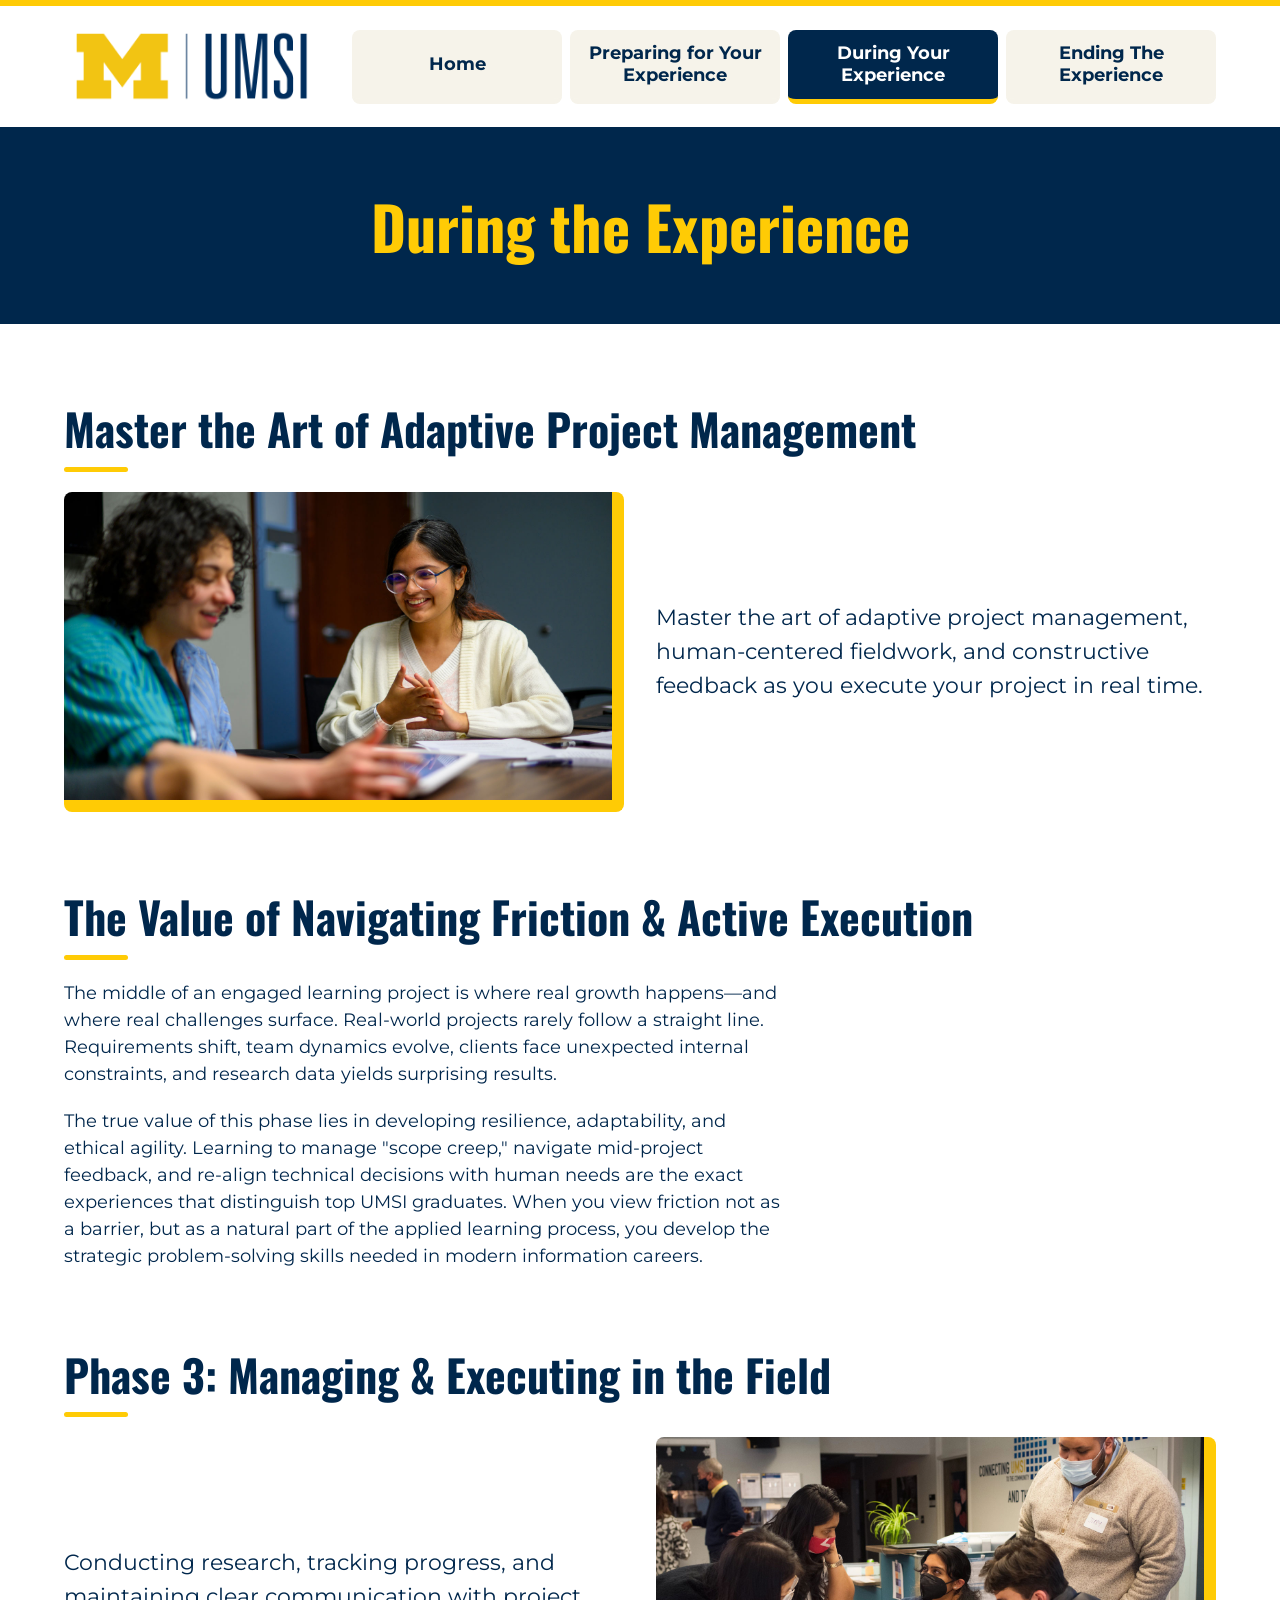
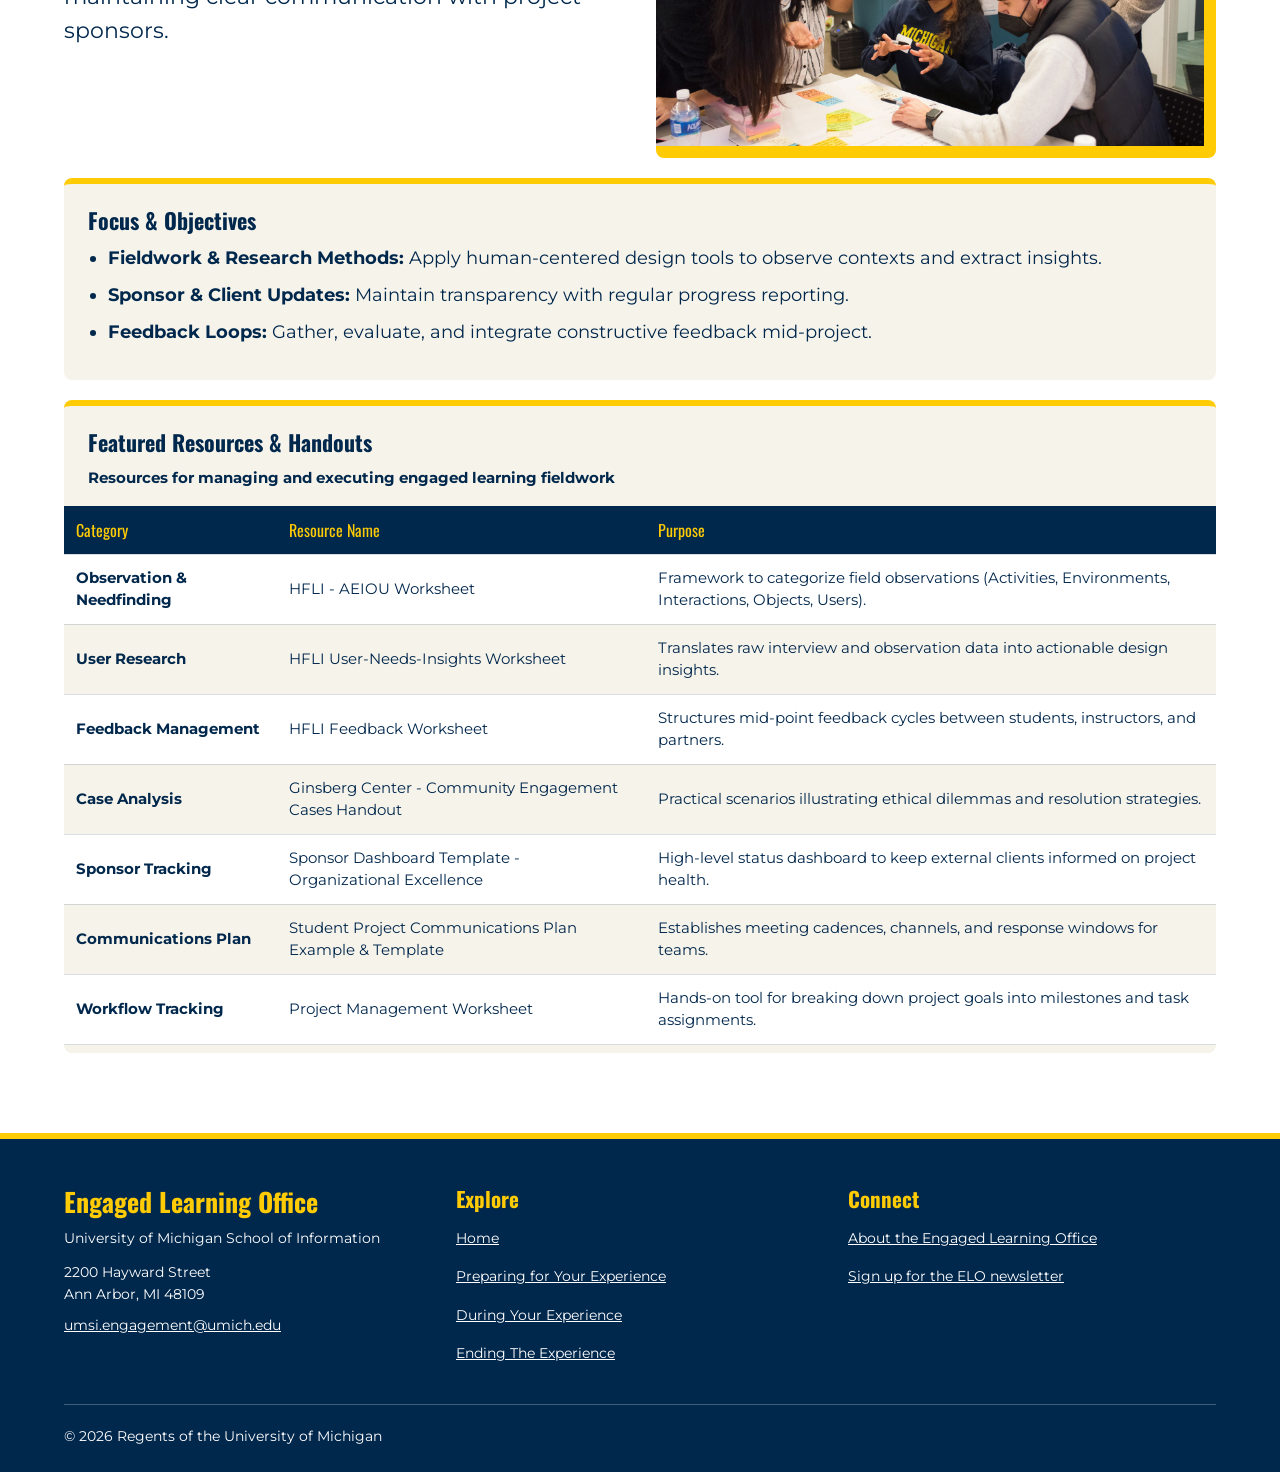
==== commit 321a7e9f: "Add files via upload" ====
--- a/during.html
+++ b/during.html
@@ -9,7 +9,7 @@
     <link rel="preconnect" href="https://fonts.gstatic.com" crossorigin>
     <link href="https://fonts.googleapis.com/css2?family=Montserrat:wght@400;600;700&family=Oswald:wght@500;700&display=swap" rel="stylesheet">
 
-    <!-- 1) reset first, 2) my styles second -->
+    <!-- 1) reset css first, 2) my style css second -->
     <link rel="stylesheet" href="css/html5reset.css">
     <link rel="stylesheet" href="css/style.css">
 </head>
@@ -17,13 +17,13 @@
 
     <header>
 
-  <a href = "#main">Skip to Main Content</a>
+  <a class="skip" href="#main">Skip to Main Content</a>
         <img src="images/UMSI_signature_informal_maize-blue.png" alt="UMSI Logo">
         <nav>
             <ul>
                 <li><a href = "index.html">Home</a></li>
                 <li><a href = "prep.html">Preparing for Your Experience</a></li>
-                <li><a href = "during.html" aria-current="page">During Your Experience</a></li>
+                <li><a class="current" href="during.html" aria-current="page">During Your Experience</a></li>
                 <li><a href = "end.html">Ending The Experience</a></li>
             </ul>
         </nav>
@@ -31,7 +31,7 @@
   </header>
 <main id="main">
 
-<section>
+<section class="split">
   <h2>Master the Art of Adaptive Project Management</h2>
             <img
           src="images/UMSI_DearbornCutGroup_edit.jpg"
@@ -42,20 +42,20 @@
 </section>
 
 <section>
-  <h3>The Value of Navigating Friction & Active Execution</h3>
+  <h2>The Value of Navigating Friction & Active Execution</h2>
   <p>The middle of an engaged learning project is where real growth happens—and where real challenges surface. Real-world projects rarely follow a straight line. Requirements shift, team dynamics evolve, clients face unexpected internal constraints, and research data yields surprising results.</p>
   <p>The true value of this phase lies in developing resilience, adaptability, and ethical agility. Learning to manage "scope creep," navigate mid-project feedback, and re-align technical decisions with human needs are the exact experiences that distinguish top UMSI graduates. When you view friction not as a barrier, but as a natural part of the applied learning process, you develop the strategic problem-solving skills needed in modern information careers.</p>
 </section>
 
-<section>
-  <h3><strong>Phase 3: </strong> Managing & Executing in the Field</h3>
+<section class="split">
+  <h2><strong>Phase 3: </strong> Managing & Executing in the Field</h2>
   <p>Conducting research, tracking progress, and maintaining clear communication with project sponsors.</p>
             <img
           src="images/UMSI_DesignJam_02142022_edit.jpg"
           alt="Student talking in group"
           width="600"
           height="400">
-  <article>
+  <article class="wide">
     <h3>Focus & Objectives</h3>
     <ul>
       <li><strong>Fieldwork & Research Methods:</strong> Apply human-centered design tools to observe contexts and extract insights.</li>
@@ -64,7 +64,7 @@
     </ul>
   </article>
 
-  <article>
+  <article class="table-card wide">
     <h3>Featured Resources & Handouts</h3>
     <table>
       <caption> <strong> Resources for managing and executing engaged learning fieldwork</strong></caption>
@@ -148,4 +148,4 @@
 
 </body>
 
-</html>
+</html>
--- a/css/style.css
+++ b/css/style.css
@@ -1,1220 +1,875 @@
-/* ==========================================================================
+/*
    style.css: UMSI Engaged Learning Resources
 
-   - Mobile first. There are NO layout media queries. Grid auto-fit, min(),
-     max() and clamp() make everything respond to the screen size.
-   - The only media queries are for accessibility (prefers-reduced-motion),
-     at the bottom of this file.
-
-   Brand
-   - Colors: University of Michigan Style Guide (July 2023), brand.umich.edu
-     Michigan Blue #00274C, Michigan Maize #FFCB05, Arboretum Blue #2F65A7
-   - Fonts: Montserrat (body) + Oswald (headings), both on U-M's approved
-     list of free Google Fonts.
-   - Hover effects inspired by si.umich.edu (cards turn maize, lift and show
-     an arrow; buttons turn blue with a maize underline).
-
-
-   Techniques adapted from (cite):
-   - Josh W. Comeau, "Full-Bleed Layout Using CSS Grid"
-     https://www.joshwcomeau.com/css/full-bleed/
-   - Heydon Pickering & Andy Bell, Every Layout, "The Switcher"
-     https://every-layout.dev/layouts/switcher/
-   - Heydon Pickering, Inclusive Components, "Cards" (whole card clickable)
-     https://inclusive-components.design/cards/
-   - MDN, "CSS scroll-driven animations"
-     https://developer.mozilla.org/en-US/docs/Web/CSS/CSS_scroll-driven_animations
-
-   Contents
-   1.  Variables (colors, fonts, spacing)
-   2.  Base text and links
-   3.  Skip link
-   4.  Header, logo and navigation
-   5.  Main page grid (full-bleed bands)
-   6.  Sections and split (side-by-side) layouts
-   7.  Images and video
-   8.  Dark blue and maize bands
-   9.  Cards (content cards + clickable link cards)
-   10. Buttons (.cta)
-   11. Table
-   12. Footer
-   13. Motion: hover lifts + photo reveal (only if motion is OK)
-   14. Reduced motion safety net
-   ========================================================================== */
-
-/*
- * Style CSS files written by Tunisia Smith, the AI Model, Anthropic. (2026). Claude [Large language model]. https://claude.ai
- were used for error troubleshooting from validators using the prompt (" "My layout is breaking on
- mobile/desktop screens. The text is overflowing its container. I want to debug this myself, so please just give me a checklist of
- common CSS issues that could cause this (like missing box-sizing or fixed widths) so I can hunt down the bug.") and conceptual
- guidance from visual ideas using the prompt, such as ("I want to create a responsive grid layout for my portfolio gallery, but I want to
- write the code myself. Can you explain how the CSS grid-template-columns property works and show me a generic, unrelated example?
- Do not write the code for me.)
- */
-
-/* 1. VARIABLES
-   ========================================================================== */
-:root {
-  /* U-M brand colors */
-  --um-blue: #00274c;      /* Michigan Blue */
-  --um-maize: #ffcb05;     /* Michigan Maize */
-  --um-arbor: #2f65a7;     /* Arboretum Blue (secondary palette) */
-  --white: #ffffff;
-
-  /* Light/dark tints of the brand colors */
-  --cream: #f6f3ea;        /* light tint of UMMA Tan, card background */
-  --maize-tint: #fff4cc;   /* light tint of Maize, card hover */
-  --navy-card: #16385c;    /* Michigan Blue lightened, cards on blue bands */
-
-  /* Contrast ratios (WCAG 2.2, AA needs 4.5:1 for normal text):
-     Maize on Blue ........... 9.9:1     White on Blue ........ 15.1:1
-     Blue on Maize ........... 9.9:1     Blue on White ........ 15.1:1
-     Arboretum Blue on White . 5.9:1     Blue on Cream ........ 13.6:1
-     Maize on Navy card ...... 7.9:1     White on Navy card ... 12.0:1
-     Never use Maize text on White (1.5:1): maize is only for text on blue. */
-
-  /* Fonts */
-  --font-body: "Montserrat", "Helvetica Neue", Arial, sans-serif;
-  --font-display: "Oswald", "Arial Narrow", Arial, sans-serif;
-
-  /* Fluid type scale: grows smoothly from phone to desktop */
-  --step--1: clamp(0.875rem, 0.85rem + 0.1vw, 0.95rem);
-  --step-0: clamp(1rem, 0.95rem + 0.25vw, 1.125rem);
-  --step-1: clamp(1.2rem, 1.1rem + 0.5vw, 1.45rem);
-  --step-2: clamp(1.4rem, 1.2rem + 1vw, 1.9rem);
-  --step-3: clamp(1.8rem, 1.4rem + 2vw, 2.75rem);
-  --step-4: clamp(2.2rem, 1.5rem + 3.25vw, 3.9rem);
-
-  /* Fluid spacing */
-  --gutter: clamp(1rem, 4vw, 2rem);         /* space at the screen edges */
-  --gap: clamp(1rem, 3vw, 2rem);            /* space between grid items */
-  --section-space: clamp(2.5rem, 7vw, 5rem);/* space between sections */
-  --content-max: 72rem;                     /* widest the content gets */
-  --radius: 0.5rem;
-
-  /* Focus ring color: blue on light areas, maize on dark areas */
-  --focus: var(--um-blue);
-
-  --shadow: 0px 0.75rem 1.75rem rgba(0, 39, 76, 0.22);
-}
-
-
-/* 2. BASE TEXT AND LINKS
-   ========================================================================== */
+   Content CSS Sections
+   1.  Base text and links
+   2.  Skip link
+   3.  Header, logo and nav
+   4.  Main page layout
+   5.  Sections, feature boxes and split layouts
+   6.  Images and video
+   7.  Dark blue band
+   8.  Cards
+   9.  Buttons
+   10. Table
+   11. Footer
+   12. Motion
+   13. Media queries (768px, 1024px, 1240px)
+   14. Reduced motion
+
+
+1. BASE TEXT AND LINKS */
 body {
-  display: grid;
-  grid-template-rows: auto 1fr auto; /* keeps the footer at the bottom */
-  font-family: var(--font-body);
-  font-size: var(--step-0);
-  color: var(--um-blue);
-  background-color: var(--white);
+  font-family: "Montserrat", "Helvetica Neue", Arial, sans-serif;
+  font-size: 16px;
+  color: #00274c;
+  background-color: #ffffff;
 }
 
 h1,
 h2,
 h3 {
-  font-family: var(--font-display);
-  font-weight: 700;
+  font-family: "Oswald", "Arial Narrow", Arial, sans-serif;
+  font-weight: bold;
   line-height: 1.15;
-  letter-spacing: 0.01em;
 }
 
 h1 {
-  font-size: var(--step-4);
+  font-size: 35px;
 }
 
 h2 {
-  font-size: var(--step-3);
+  font-size: 29px;
 }
 
 h3 {
-  font-size: var(--step-2);
-}
-
-strong {
-  font-weight: 700;
-}
-
-/* Links: underlined (so they never rely on color alone) */
+  font-size: 22px;
+}
+
+/* Links stay underlined, so they never rely on color alone */
 a {
-  color: var(--um-arbor);
-  text-decoration-thickness: 0.08em;
-  text-underline-offset: 0.2em;
-}
-
-/* Hover/focus: a maize highlight, like a marker */
-a:hover {
-  color: var(--um-blue);
-  background-color: var(--um-maize);
-  text-decoration-thickness: 0.15em;
-}
-
-/* Visible keyboard focus everywhere */
-:focus-visible {
-  outline: 3px solid var(--focus);
+  color: #2f65a7;
+}
+
+/* Hover and keyboard focus */
+a:hover,
+a:focus {
+  color: #00274c;
+  background-color: #ffcb05;
+}
+
+/* Visible focus ring for keyboard users */
+a:focus {
+  outline: 3px solid #00274c;
   outline-offset: 3px;
 }
 
-
-/* 3. SKIP LINK: hidden above the screen until it gets keyboard focus
-   (works on any link to #main, with or without class="skip-link")
-   ========================================================================== */
-.skip-link,
-a[href="#main"] {
+/* Links to external resources */
+.resource-list a:focus,
+.photo-card a:focus,
+footer a:focus {
+  outline: 3px solid #ffcb05;
+}
+
+
+/* 2. SKIP LINK */
+.skip {
   position: absolute;
-  top: 0.75rem;
-  left: 0.75rem;
+  top: 10px;
+  left: -1000px;
   z-index: 100;
-  padding: 0.75rem 1.25rem;
-  font-weight: 700;
-  color: var(--um-blue);
+  padding: 12px 20px;
+  font-weight: bold;
+  color: #00274c;
   text-decoration: none;
-  background-color: var(--um-maize);
-  border: 3px solid var(--um-blue);
-  border-radius: var(--radius);
-  transform: translateY(-250%);
-}
-
-.skip-link:focus,
-a[href="#main"]:focus {
-  transform: translateY(0);
-}
-
-
-/* 4. HEADER, LOGO AND NAVIGATION
-   ========================================================================== */
+  background-color: #ffcb05;
+  border: 3px solid #00274c;
+  border-radius: 8px;
+}
+
+.skip:focus {
+  left: 10px;
+}
+
+
+/* 3. HEADER, LOGO AND NAV */
 header {
-  position: relative; /* anchors the skip link */
+  position: relative;
   display: flex;
   flex-wrap: wrap;
   align-items: center;
-  justify-content: space-between;
-  gap: 1rem var(--gap);
-  padding-top: 1rem;
-  /* Center the content and keep at least --gutter on each side */
-  padding-inline: max(var(--gutter), (100% - var(--content-max)) / 2);
-  border-top: 0.375rem solid var(--um-maize);
-}
-
-header > img {
-  width: clamp(12rem, 40vw, 16rem);
-}
-
-/* The nav sits beside the logo when there is room; otherwise it wraps
-   onto its own full-width row underneath (no media query needed) */
+  padding: 16px 0px 0px;
+  border-top: 6px solid #ffcb05;
+}
+
+header img {
+  width: 192px;
+  margin: 0px 20px 16px;
+}
+
 nav {
-  flex: 1 1 36rem;
-}
-
-/* "Switcher" grid: 2 columns while the nav is narrower than 36rem,
-   4 columns once it is wider. Never an awkward 3 + 1 layout. */
+  flex: 1 1 100%;
+  margin: 0px 20px 16px;
+}
+
+/* Horizontal nav bar */
 nav ul {
-  display: grid;
-  grid-template-columns: repeat(auto-fit, minmax(clamp(22%, (36rem - 100%) * 999, 45%), 1fr));
-  gap: 0.5rem;
-  padding: 0;
-  list-style: none;
+  display: flex;
+  flex-wrap: wrap;
+  gap: 8px;
+  padding: 0px;
+  list-style-type: none;
+}
+
+nav li {
+  display: flex;
+  flex: 1 1 40%;
 }
 
 nav a {
   display: flex;
+  flex-grow: 1;
   align-items: center;
   justify-content: center;
-  height: 100%;
-  min-height: 3rem; /* big, easy tap targets on phones */
-  padding: 0.5rem 0.75rem;
-  font-size: 1rem;
-  font-weight: 600;
+  padding: 12px;
+  font-weight: bold;
   line-height: 1.25;
   text-align: center;
-  color: var(--um-blue);
+  color: #00274c;
   text-decoration: none;
-  /* The maize underline is a background image that grows on hover */
-  background: linear-gradient(var(--um-maize), var(--um-maize)) center bottom / 0% 0.3rem no-repeat,
-              var(--cream);
-  border-radius: var(--radius) var(--radius) 0 0;
-}
-
-nav a:hover {
-  color: var(--um-blue);
-  background-color: var(--maize-tint);
-  background-size: 100% 0.3rem, auto;
+  background-color: #f6f3ea;
+  border-bottom: 5px solid #f6f3ea;
+  border-radius: 8px;
+}
+
+nav a:hover,
+nav a:focus {
+  color: #00274c;
   text-decoration: underline;
-}
-
-/* Current page: not just a color change. It gets a solid blue tile,
-   bold text, a thick maize bar AND aria-current="page" for screen readers */
-nav a[aria-current="page"] {
-  font-weight: 700;
-  color: var(--white);
-  background: linear-gradient(var(--um-maize), var(--um-maize)) center bottom / 100% 0.3rem no-repeat,
-              var(--um-blue);
-  --focus: var(--um-blue);
-}
-
-nav a[aria-current="page"]:hover {
+  background-color: #fff4cc;
+  border-bottom: 5px solid #ffcb05;
+}
+
+
+nav a.current {
+  color: #ffffff;
+  background-color: #00274c;
+  border-bottom: 5px solid #ffcb05;
+}
+
+nav a.current:hover {
   text-decoration: none;
 }
 
-/* Page title band: full-width dark blue with a maize heading.
-   The huge box-shadow paints the blue out to both screen edges and
-   clip-path trims the shadow at the top and bottom. */
-header > h1,
-header > h2 {
+
+header h1,
+header h2 {
   flex: 1 1 100%;
-  color: var(--um-maize);
-  background-color: var(--um-blue);
-  box-shadow: 0px 0px 0px 100vmax var(--um-blue);
-  clip-path: inset(0px -100vmax);
-}
-
-header > h1 {
-  padding-block: clamp(2rem, 7vw, 4.5rem);
-}
-
-/* end.html has a subtitle (h2) in the header: white text, same band */
-header > h1 + h2 {
-  margin-top: -1rem;  /* cancels the header's row gap so the band is one piece */
-  clip-path: inset(-2px -100vmax 0); /* overlap 2px so no hairline shows */
-  padding-bottom: clamp(2rem, 7vw, 4.5rem);
-  font-family: var(--font-body);
-  font-size: var(--step-1);
-  font-weight: 600;
-  color: var(--white);
-}
-
-/* when the h2 is there, tighten the space under the h1 */
-header > h1:not(:last-child) {
-  padding-bottom: 1rem;
-}
-
-
-/* 5. MAIN PAGE GRID
-   Three columns: [gutter] [content] [gutter]
-   Normal sections sit in the middle "content" column. Bands span the
-   "full" width so their background color reaches the screen edges.
-   ========================================================================== */
+  padding: 40px 20px;
+  text-align: center;
+  color: #ffcb05;
+  background-color: #00274c;
+}
+
+
+header h1 + h2 {
+  margin: -24px 0px 0px;
+  padding: 0px 20px 40px;
+  font-family: "Montserrat", "Helvetica Neue", Arial, sans-serif;
+  font-size: 19px;
+  color: #ffffff;
+}
+
+
+/* 4. MAIN PAGE LAYOUT */
 main {
   display: grid;
-  grid-template-columns:
-    [full-start] minmax(var(--gutter), 1fr)
-    [content-start] min(100% - var(--gutter) * 2, var(--content-max))
-    [content-end] minmax(var(--gutter), 1fr)
-    [full-end];
-  row-gap: var(--section-space);
-  align-content: start;
-  padding-block: var(--section-space);
+  row-gap: 40px;
+  padding: 40px 20px;
 }
 
 main > * {
-  grid-column: content;
-}
-
-main > .dark-band,
-main > .maize-band {
-  grid-column: full;
-  padding-block: var(--section-space);
-  /* line the band's content up with the content column */
-  padding-inline: max(var(--gutter), (100% - var(--content-max)) / 2);
-}
-
-/* A band at the very top or bottom of main touches the header/footer */
-main > .dark-band:first-child,
-main > .maize-band:first-child {
-  margin-top: calc(var(--section-space) * -1);
-}
-
-main > .dark-band:last-child,
-main > .maize-band:last-child {
-  margin-bottom: calc(var(--section-space) * -1);
-}
-
-
-/* 6. SECTIONS AND SPLIT LAYOUTS
-   ========================================================================== */
-main section,
-main aside {
+  width: 100%;
+  max-width: 1152px;
+  margin: 0px auto;
+}
+
+main > .dark-band {
+  width: auto;
+  max-width: none;
+  margin: 0px -20px;
+}
+
+
+/* 5. SECTIONS, FEATURE BOXES AND SPLIT LAYOUTS */
+section,
+aside {
   display: grid;
-  gap: 1.25rem;
-  align-content: start;
-}
-
-/* Section headings (during.html uses h3 for some section headings) */
-main section > h2,
-main section > h3:first-child,
-main aside > h2 {
-  font-size: var(--step-3);
-}
-
-/* Short maize bar under section headings, like si.umich.edu */
-main section > h2::after,
-main section > h3:first-child::after,
-main aside > h2::after {
+  row-gap: 20px;
+}
+
+section > h2::after,
+aside > h2::after {
   content: "";
   display: block;
-  width: 4rem;
-  height: 0.3rem;
-  margin-top: 0.75rem;
-  background-color: var(--um-maize);
-  border-radius: 1rem;
-}
-
-/* Comfortable reading width for paragraphs */
-main section > p,
-main aside > p {
-  max-width: 68ch;
-}
-
-/* Plain bullet lists in a section (not lists of cards): 2 columns when there is room */
-main section > ul:not(:has(> li > article)),
-main section > ol:not(:has(> li > article)) {
-  padding-left: 1.25rem;
-  columns: 2 22rem;
-  column-gap: var(--gap);
+  width: 64px;
+  height: 5px;
+  margin: 12px 0px 0px;
+  background-color: #ffcb05;
+  border-radius: 16px;
+}
+
+section > p,
+aside > p {
+  max-width: 720px;
 }
 
 main li {
-  margin-bottom: 0.6rem;
-  break-inside: avoid;
-}
-
-main li::marker {
-  color: var(--um-arbor);
-}
-
-/* FEATURE BOXES (index.html "Why Use This Resource?")
-   A plain list where every item starts with a bold label becomes a dark
-   blue panel of boxes: maize label, white text. Found automatically.
-   Switcher grid: 1 column on phones, 2 on tablets, 4 on laptops
-   (never an awkward 3 + 1). */
-main section > ul:not(:has(> li > article)):has(> li > strong:first-child) {
+  margin-bottom: 10px;
+}
+
+.features {
   display: grid;
-  grid-template-columns: repeat(auto-fit,
-    minmax(clamp(22%, (48rem - 100%) * 999, clamp(45%, (28rem - 100%) * 999, 100%)), 1fr));
-  gap: 1rem;
-  padding: clamp(1rem, 3vw, 2rem);
-  list-style: none;
-  columns: auto; /* undo the 2-column text layout above */
-  background-color: var(--um-blue);
-  border-radius: var(--radius);
-}
-
-main section > ul:not(:has(> li > article)):has(> li > strong:first-child) > li {
-  margin: 0;
-  padding: 1.25rem 1.25rem 1.5rem;
+  grid-template-columns: 1fr;
+  gap: 16px;
+  padding: 16px;
+  list-style-type: none;
+  background-color: #00274c;
+  border-radius: 8px;
+}
+
+.features li {
+  margin: 0px;
+  padding: 20px;
   line-height: 1.55;
-  color: var(--white);
-  background-color: var(--navy-card);
-  border-top: 0.3rem solid var(--um-maize);
-  border-radius: var(--radius);
-}
-
-/* the bold label becomes the box's title */
-main section > ul:not(:has(> li > article)):has(> li > strong:first-child) > li > strong:first-child {
+  color: #ffffff;
+  background-color: #16385c;
+  border-top: 5px solid #ffcb05;
+  border-radius: 8px;
+}
+
+
+.features strong {
   display: block;
-  margin-bottom: 0.5rem;
-  font-family: var(--font-display);
-  font-size: var(--step-1);
-  font-weight: 700;
+  margin-bottom: 8px;
+  font-family: "Oswald", "Arial Narrow", Arial, sans-serif;
+  font-size: 19px;
   line-height: 1.2;
-  color: var(--um-maize);
-}
-
-/* hover: the box turns maize with blue text (the lift is in section 13) */
-main section > ul:not(:has(> li > article)):has(> li > strong:first-child) > li:hover {
-  color: var(--um-blue);
-  background-color: var(--um-maize);
-  box-shadow: var(--shadow);
-}
-
-main section > ul:not(:has(> li > article)):has(> li > strong:first-child) > li:hover > strong:first-child {
-  color: var(--um-blue);
-}
-
-/* SPLIT SECTIONS (found automatically, no class needed)
-   Any section where a photo or video sits right next to a paragraph becomes
-   a responsive 2-column grid. Each column is at least 20rem wide and never
-   narrower than half the space, so it is 1 column on phones and 2 columns on
-   bigger screens. (Not a 1fr grid: the number of columns changes.) */
-main section:has(> img + p, > p + img, > p + iframe) {
-  grid-template-columns: repeat(auto-fit, minmax(min(100%, max(20rem, 50% - var(--gap))), 1fr));
-  column-gap: var(--gap);
-  row-gap: clamp(1.5rem, 3vw, 2.25rem);
-}
-
-/* In a split section, headings, lists, tables and an odd card out span
-   both columns ... */
-main section:has(> img + p, > p + img, > p + iframe) > h2,
-main section:has(> img + p, > p + img, > p + iframe) > h3,
-main section:has(> img + p, > p + img, > p + iframe) > ul,
-main section:has(> img + p, > p + img, > p + iframe) > ol,
-main section:has(> img + p, > p + img, > p + iframe) > article:last-of-type:nth-of-type(odd),
-main section:has(> img + p, > p + img, > p + iframe) > article:has(table),
-main section:has(> img + p, > p + img, > p + iframe) > article:has(+ article table) {
+  color: #ffcb05;
+}
+
+/* Hover */
+.features li:hover {
+  color: #00274c;
+  background-color: #ffcb05;
+  transform: scale(1.02);
+}
+
+.features li:hover strong {
+  color: #00274c;
+}
+
+.split,
+.track {
+  grid-template-columns: 1fr;
+}
+
+.track {
+  align-items: center;
+}
+
+/* Headings */
+.split > h2,
+.split > ul,
+.track > ul,
+.wide {
   grid-column: 1 / -1;
 }
 
-/* Heading beside its photo, cards underneath (end.html "Track" sections) */
-main section:has(> h2 + img + ul) {
-  grid-template-columns: repeat(auto-fit, minmax(min(100%, max(20rem, 50% - var(--gap))), 1fr));
-  column-gap: var(--gap);
-  row-gap: 1.5rem;
-  align-items: center;
-}
-
-main section:has(> h2 + img + ul) > ul {
-  grid-column: 1 / -1;
-}
-
-/* ... and the paragraph beside the photo reads like an intro */
-main section:has(> img + p, > p + img, > p + iframe) > p {
+.split > p {
   align-self: center;
-  font-size: var(--step-1);
+  font-size: 19px;
   line-height: 1.55;
 }
 
 
-/* 7. IMAGES AND VIDEO
-   Photos are never cropped: they keep their own shape (height: auto).
-   ========================================================================== */
-main > img,
-main section > img {
+/* 6. IMAGES AND VIDEO
+iframes */
+.split > iframe {
+  border: 0px;
+}
+
+.split > img,
+.split > iframe,
+.track > img,
+.banner {
   width: 100%;
-  height: auto;
-  border-radius: var(--radius);
-  box-shadow: 0.75rem 0.75rem 0 var(--um-maize); /* maize offset frame */
-  margin-bottom: 0.75rem; /* the frame sticks out 0.75rem, so leave room under it */
-}
-
-/* Photos that are NOT beside a paragraph (end.html track photos) stay a
-   sensible size instead of stretching across the whole page */
-main section:not(:has(> img + p, > p + img, > p + iframe)) > img {
-  max-width: 48rem;
-}
-
-/* Responsive YouTube video: always 16:9, never wider than its column */
-main iframe {
+  border-right: 12px solid #ffcb05;
+  border-bottom: 12px solid #ffcb05;
+  border-radius: 8px;
+}
+
+.split > iframe {
+  height: 50vw;
+}
+
+.banner {
+  height: 200px;
+  object-fit: cover;
+}
+/* 7. DARK-BAND */
+.dark-band {
+  padding: 40px 20px;
+  text-align: center;
+  color: #ffffff;
+  background-color: #00274c;
+}
+
+.dark-band h2 {
+  color: #ffcb05;
+}
+
+.dark-band h2,
+.dark-band p {
   width: 100%;
-  height: auto;
-  aspect-ratio: 16 / 9;
-  border: 0;
-  border-radius: var(--radius);
-  box-shadow: 0.75rem 0.75rem 0 var(--um-maize);
-  margin-bottom: 0.75rem;
-}
-
-
-/* 8. DARK BLUE AND MAIZE BANDS
-   Add class="dark-band" or class="maize-band" to any section or aside.
-   ========================================================================== */
-
-/* Dark blue band: white text, maize headings, a "V" notch at the top */
-.dark-band {
-  --focus: var(--um-maize);
-  --notch: clamp(1.25rem, 4vw, 3rem);
-  color: var(--white);
-  background-color: var(--um-blue);
-  clip-path: polygon(0 0, 50% var(--notch), 100% 0, 100% 100%, 0 100%);
-}
-
-main > .dark-band {
-  padding-top: calc(var(--section-space) + var(--notch));
-}
-
-.dark-band > h2,
-.dark-band > h3 {
-  color: var(--um-maize);
-}
-
-.dark-band a {
-  color: var(--um-maize);
-}
-
-.dark-band a:hover {
-  color: var(--um-blue);
-  background-color: var(--um-maize);
-}
-
-/* Light cards inside a dark band keep normal (blue) links and focus rings */
-.dark-band article {
-  --focus: var(--um-blue);
-}
-
-.dark-band article a {
-  color: var(--um-arbor);
-}
-
-/* Maize band (the opposite): blue text on maize */
-.maize-band {
-  --focus: var(--um-blue);
-  color: var(--um-blue);
-  background-color: var(--um-maize);
-}
-
-.maize-band a {
-  color: var(--um-blue);
-}
-
-.maize-band a:hover {
-  color: var(--um-maize);
-  background-color: var(--um-blue);
-}
-
-.maize-band h2::after,
-.maize-band h3::after {
-  background-color: var(--um-blue);
-}
-
-
-/* 9. CARDS
-   Found automatically: any list (ol or ul) whose items hold an <article>
-   becomes a grid of cards. No class needed.
-   ========================================================================== */
-main ol:has(> li > article),
-main ul:has(> li > article) {
+  max-width: 720px;
+  margin: 0px auto;
+}
+
+.dark-band h2::after {
+  margin: 12px auto 0px;
+}
+
+
+/* 8. CARDS */
+.cards {
   display: grid;
-  grid-template-columns: repeat(auto-fit, minmax(min(100%, 17rem), 1fr));
-  gap: var(--gap);
-  padding: 0;
-  list-style: none;   /* the numbers move INSIDE the cards (see below) */
-  counter-reset: card;
-}
-
-/* Lists of exactly 3 cards: 1 column on phones, then straight to 3 across
-   ("Switcher" layout, so you never get an awkward 2 + 1) */
-main ol:has(> li > article):has(> li:nth-child(3):last-child),
-main ul:has(> li > article):has(> li:nth-child(3):last-child) {
-  grid-template-columns: repeat(auto-fit, minmax(clamp(30%, (42rem - 100%) * 999, 100%), 1fr));
-}
-
-main li:has(> article) {
-  display: grid; /* every card in a row stretches to the same height */
-  margin: 0;
-  counter-increment: card;
-}
-
-/* Content cards (every article in main) */
-main article {
-  --pad: clamp(1.25rem, 3vw, 1.75rem);
-  position: relative;
+  grid-template-columns: 1fr;
+  gap: 24px;
+  padding: 0px;
+  list-style-type: none;
+}
+
+/* Only the list items that hold a card (not the lists inside of the cards) */
+.cards > li {
+  display: grid; /* the article fills the list item, so cards in a row will match heights */
+  margin: 0px;
+}
+
+/* Content cards (every article) */
+article {
   display: flex;
   flex-direction: column;
-  gap: 0.75rem;
-  padding: var(--pad);
-  color: var(--um-blue);
-  background-color: var(--cream);
-  border-top: 0.375rem solid var(--um-maize);
-  border-radius: var(--radius);
-}
-
-main article h3 {
-  font-size: var(--step-1);
-}
-
-main article ul {
-  padding-left: 1.25rem;
+  gap: 12px;
+  padding: 24px;
+  color: #00274c;
+  background-color: #f6f3ea;
+  border-top: 6px solid #ffcb05;
+  border-radius: 8px;
+}
+
+article h3 {
+  font-size: 19px;
+}
+
+article ul {
+  padding: 0px 0px 0px 20px;
   list-style-type: disc;
-  columns: 18rem; /* long lists split into columns on wide cards */
-  column-gap: 2rem;
-}
-
-/* Content card hover: soft maize tint + shadow (the lift is in section 13) */
-main article:hover {
-  background-color: var(--maize-tint);
-  box-shadow: var(--shadow);
-}
-
-/* The table card doesn't change on hover */
-main article:has(table):hover {
-  background-color: var(--cream);
+}
+
+/* Hover */
+article:hover {
+  background-color: #fff4cc;
+  transform: scale(1.02);
+  box-shadow: 0px 6px 16px rgba(0, 39, 76, 0.2);
+}
+
+/* The table card and the card holding the resource bars stay still */
+.table-card:hover,
+.resource-card:hover {
+  background-color: #f6f3ea;
+  transform: none;
   box-shadow: none;
 }
 
-/* ---- Numbers INSIDE the cards of a numbered list (ol) ---- */
-main ol > li > article::before {
-  content: counter(card, decimal-leading-zero); /* 01, 02, 03 ... */
-  font-family: var(--font-display);
-  font-size: var(--step-3);
-  font-weight: 700;
-  line-height: 1;
-  color: var(--um-arbor);
-}
-
-
-/* ---- Button cards: a card that ends with a link ("Guidance" cards) ----
-   The link becomes a dark blue button with white text. Hovering anywhere on
-   the card highlights the button in maize and slides in an arrow, like the
-   buttons on si.umich.edu. The whole card is clickable. */
-main li > article:has(> a:last-child) > a:last-child {
-  display: inline-flex;
-  align-items: center;
+/* Button cards */
+.button-card p {
+  flex-grow: 1;
+}
+
+.button-card a {
   align-self: flex-start;
-  margin-top: auto;          /* buttons line up along the bottom of the row */
-  min-height: 3rem;          /* easy to tap */
-  padding: 0.7rem 1.25rem;
-  font-weight: 700;
+  padding: 14px 20px;
+  font-weight: bold;
   line-height: 1.25;
-  color: var(--white);
+  color: #ffffff;
   text-decoration: none;
-  background-color: var(--um-blue);
-  border-bottom: 0.3rem solid var(--um-maize);
-  border-radius: 0.25rem;
-}
-
-/* arrow: 0 wide until hover */
-main li > article:has(> a:last-child) > a:last-child::after {
-  content: "";
-  flex-shrink: 0;
-  width: 0;
-  height: 0.75em;
-  margin-left: 0;
-  background-color: currentColor;
-  clip-path: polygon(0px 0px, 100% 50%, 0 100%);
-}
-
-/* stretch the button's click area over the whole card */
-main li > article:has(> a:last-child) > a:last-child::before {
-  content: "";
-  position: absolute;
-  inset: 0px;
-}
-
-main li > article:has(> a:last-child):hover > a:last-child,
-main li > article:has(> a:last-child):focus-within > a:last-child {
-  color: var(--um-blue);
-  background-color: var(--um-maize);
-  border-bottom-color: var(--um-blue);
-}
-
-main li > article:has(> a:last-child):hover > a:last-child::after,
-main li > article:has(> a:last-child):focus-within > a:last-child::after {
-  width: 0.55em;
-  margin-left: 0.6em;
-}
-
-
-/* ---- Photo cards: a card whose heading is a link ("Featured Programs") ----
-   Dark blue card, maize title, photo on top. On hover/focus the whole card
-   turns maize, lifts and shows an arrow, like the cards in the recording. */
-main li > article:has(> h3 > a) {
-  --focus: var(--um-maize);
-  padding-bottom: calc(var(--pad) + 1.5rem); /* room for the arrow */
-  overflow: hidden;
-  color: var(--white);
-  background-color: var(--um-blue);
+  background-color: #00274c;
+  border-bottom: 5px solid #ffcb05;
+  border-radius: 4px;
+}
+
+.button-card:hover a,
+.button-card a:focus {
+  color: #00274c;
+  background-color: #ffcb05;
+  border-bottom: 5px solid #00274c;
+}
+
+/* Photo cards */
+.photo-card {
+  color: #ffffff;
+  background-color: #00274c;
   border-top: 0px;
 }
 
-main li > article:has(> h3 > a) h3,
-main li > article:has(> h3 > a) h3 a {
-  color: var(--um-maize);
-  text-decoration: none;
-}
-
-/* Photo moves to the top of the card and bleeds to the edges (not cropped) */
-main li > article:has(> h3 > a) > img {
-  order: -1;
-  width: calc(100% + var(--pad) * 2);
-  max-width: none;
-  height: auto;
-  margin: calc(var(--pad) * -1) calc(var(--pad) * -1) 0.25rem;
-}
-
-/* Number becomes a maize badge on the photo */
-main li > article:has(> h3 > a)::before {
-  position: absolute;
-  top: 0.75rem;
-  left: 0.75rem;
-  z-index: 2;
+.photo-card img {
+  width: 100%;
+  border-radius: 8px;
+}
+
+.photo-card h3 a {
+  color: #ffcb05;
+}
+
+/* Photo card - focus */
+.photo-card a:focus {
+  color: #00274c;
+}
+
+.photo-card:hover {
+  color: #00274c;
+  background-color: #ffcb05;
+}
+
+.photo-card:hover h3 a {
+  color: #00274c;
+}
+
+/* Resource bars */
+.resource-list {
   display: grid;
-  place-items: center;
-  width: 2.75rem;
-  height: 2.75rem;
-  font-size: var(--step-1);
-  color: var(--um-blue);
-  background-color: var(--um-maize);
-  border-radius: 50%;
-  pointer-events: none;
-}
-
-/* Stretch the title link over the whole card, so the entire card is
-   clickable but screen readers still hear one clear link */
-main li > article:has(> h3 > a) h3 a::after {
-  content: "";
-  position: absolute;
-  inset: 0px;
-  z-index: 1;
-}
-
-/* Arrow in the bottom-right corner (a CSS triangle, not text) */
-main li > article:has(> h3 > a)::after {
-  content: "";
-  position: absolute;
-  right: var(--pad);
-  bottom: var(--pad);
-  width: 0.7rem;
-  height: 0.85rem;
-  background-color: var(--um-maize);
-  clip-path: polygon(0px 0px, 100% 50%, 0 100%);
-}
-
-/* Hover AND keyboard focus get the same maize look */
-main li > article:has(> h3 > a):hover,
-main li > article:has(> h3 > a):focus-within {
-  --focus: var(--um-blue);
-  color: var(--um-blue);
-  background-color: var(--um-maize);
-  box-shadow: var(--shadow);
-}
-
-main li > article:has(> h3 > a):hover h3,
-main li > article:has(> h3 > a):hover h3 a,
-main li > article:has(> h3 > a):focus-within h3,
-main li > article:has(> h3 > a):focus-within h3 a {
-  color: var(--um-blue);
-  background-color: transparent;
-}
-
-main li > article:has(> h3 > a):hover::after,
-main li > article:has(> h3 > a):focus-within::after {
-  background-color: var(--um-blue);
-}
-
-main li > article:has(> h3 > a):hover::before,
-main li > article:has(> h3 > a):focus-within::before {
-  color: var(--um-maize);
-  background-color: var(--um-blue);
-}
-
-
-/* ---- Resource bars: <ul class="resource-list"> (prep.html) ----
-   Only lists with class="resource-list" get this, so nothing else changes.
-   Each <li> holds two <div>s: 1) the resource name (link), 2) the description.
-   Every resource is one full-width dark blue bar, stacked top to bottom:
-   big white title, white description underneath. On hover/focus the title
-   and arrow turn maize; the description stays white. */
-.resource-list {
-  display: grid;   /* stacks the bars with even spacing */
-  gap: 1rem;
+  gap: 16px;
   padding: 0px;
-  list-style: none;
-  columns: auto;   /* undo the column layout used by other card lists */
-}
-
-.resource-list > li {
-  --focus: var(--um-maize); /* maize focus ring on the dark bar */
-  position: relative;
+  list-style-type: none;
+}
+
+.resource-list li {
   margin: 0px;
-  padding: 1.4rem 4rem 1.5rem 1.5rem; /* extra right padding = room for the arrow */
-  color: var(--white);
-  background-color: var(--um-blue);
-  border-radius: var(--radius);
-}
-
-/* 1st div: the title. Always a bit smaller than the card's heading
-   (h3 uses --step-1), so the headings stay the biggest text */
-.resource-list > li > div:first-child {
-  font-family: var(--font-display);
-  font-size: clamp(1.1rem, 1.05rem + 0.3vw, 1.3rem);
-  font-weight: 700;
+  padding: 24px;
+  color: #ffffff;
+  background-color: #00274c;
+  border-radius: 8px;
+}
+
+/* 1st child: the title */
+.resource-list div:first-child {
+  font-family: "Oswald", "Arial Narrow", Arial, sans-serif;
+  font-size: 19px;
+  font-weight: bold;
   line-height: 1.2;
-  letter-spacing: 0.01em;
+}
+
+/* 2nd child: the description */
+.resource-list div:last-child {
+  margin: 8px 0px 0px;
+  line-height: 1.6;
 }
 
 .resource-list a {
-  color: var(--white);
-  text-underline-offset: 0.18em;
-}
-
-/* 2nd div: description underneath the title, always white */
-.resource-list > li > div:last-child {
-  margin-top: 0.5rem;
-  font-size: var(--step-0);
-  line-height: 1.6;
-  color: var(--white);
-}
-
-/* one link in the bar? stretch it so the whole bar is clickable
-   (the bar with two links keeps both separately clickable) */
-.resource-list > li:not(:has(a ~ a)) a::after {
-  content: "";
-  position: absolute;
-  inset: 0;
-}
-
-/* arrow on the right, white until hover */
-.resource-list > li::after {
-  content: "";
-  position: absolute;
-  top: 50%;
-  right: 1.5rem;
-  width: 0.75rem;
-  height: 0.95rem;
-  margin-top: -0.475rem;
-  background-color: var(--white);
-  clip-path: polygon(0 0, 100% 50%, 0 100%);
-}
-
-/* hover AND keyboard focus: title + arrow turn maize, description stays white */
-.resource-list > li:hover > div:first-child,
-.resource-list > li:focus-within > div:first-child,
-.resource-list > li:hover > div:first-child a,
-.resource-list > li:focus-within > div:first-child a {
-  color: var(--um-maize);
-  background-color: transparent;
-}
-
-.resource-list > li:hover::after,
-.resource-list > li:focus-within::after {
-  background-color: var(--um-maize);
-}
-
-/* the card holding the bars stays still; the bars react instead */
-main article:has(> .resource-list):hover {
-  background-color: var(--cream);
-  box-shadow: none;
-}
-
-
-/* 10. BUTTONS (.cta)
-   Maize button. On hover it turns blue with a maize underline and an
-   arrow slides in, like the buttons on si.umich.edu.
-   ========================================================================== */
+  color: #ffffff;
+}
+
+.resource-list a:hover,
+.resource-list a:focus {
+  color: #00274c;
+}
+
+.resource-list li:hover {
+  background-color: #16385c;
+}
+
+
+/* 9. BUTTONS  */
 .cta-group {
   display: flex;
   flex-wrap: wrap;
-  gap: 1rem;
-}
-
-/* pull the button row up toward the section above it */
+  gap: 16px;
+}
+
+/* Pull the button row up toward the section above it (negative margin) */
 main > .cta-group {
-  margin-top: calc(var(--section-space) * -0.5);
+  margin: -20px auto 0px;
 }
 
 .cta {
-  display: inline-flex;
-  align-items: center;
-  min-height: 3rem;
-  padding: 0.75rem 1.5rem;
-  font-weight: 700;
+  padding: 14px 24px;
+  font-weight: bold;
   line-height: 1.2;
-  color: var(--um-blue);
+  color: #00274c;
   text-decoration: none;
-  background-color: var(--um-maize);
-  border: 2px solid var(--um-maize);
-  border-bottom-width: 0.3rem;
-  border-radius: 0.25rem;
+  background-color: #ffcb05;
+  border: 2px solid #ffcb05;
+  border-radius: 4px;
 }
 
 .cta-secondary {
-  background-color: transparent;
-  border-color: var(--um-blue);
-}
-
-/* the arrow is 0 wide until hover */
-.cta::after {
-  content: "";
-  width: 0;
-  height: 0.75em;
-  margin-left: 0;
-  background-color: currentColor;
-  clip-path: polygon(0px 0px, 100% 50%, 0px 100%);
+  background-color: #ffffff;
+  border: 2px solid #00274c;
 }
 
 .cta:hover,
-.cta:focus-visible {
-  color: var(--white);
-  background-color: var(--um-blue);
-  border-color: var(--um-blue);
-  border-bottom-color: var(--um-maize);
-}
-
-.cta:hover::after,
-.cta:focus-visible::after {
-  width: 0.55em;
-  margin-left: 0.6em;
-}
-
-.maize-band .cta:hover,
-.maize-band .cta:focus-visible {
-  color: var(--white);
-  border-bottom-color: var(--white);
-}
-
-
-/* 11. TABLE (during.html)
-   ========================================================================== */
-main table {
-  /* bleed to the card edges so phones get every pixel */
-  width: calc(100% + var(--pad) * 2);
-  margin-inline: calc(var(--pad) * -1);
-  font-size: clamp(0.8rem, 0.75rem + 0.3vw, 0.95rem);
-  background-color: var(--white);
+.cta:focus {
+  color: #ffffff;
+  background-color: #00274c;
+  border: 2px solid #00274c;
+}
+
+
+/* 10. TABLE */
+.table-card {
+  padding: 24px 0px 8px;
+  overflow: auto;
+}
+
+.table-card h3 {
+  padding: 0px 24px;
+}
+
+table {
+  width: 100%;
+  font-size: 13px;
+  background-color: #ffffff;
 }
 
 caption {
-  padding: 0px var(--pad) 1rem;
-  font-size: var(--step-0);
+  padding: 0px 24px 16px;
   text-align: left;
 }
 
 th,
 td {
-  padding: clamp(0.45rem, 1.5vw, 0.75rem);
-  hyphens: auto;           /* long words break with a hyphen on phones */
-  overflow-wrap: anywhere; /* never wider than the screen */
+  padding: 6px;
   text-align: left;
-  vertical-align: top;
   border-bottom: 1px solid rgba(0, 39, 76, 0.15);
 }
 
 thead th {
-  font-family: var(--font-display);
-  font-size: clamp(0.9rem, 0.85rem + 0.4vw, 1.1rem);
-  font-weight: 500;
-  letter-spacing: 0.03em;
-  color: var(--um-maize);
-  background-color: var(--um-blue);
+  font-family: "Oswald", "Arial Narrow", Arial, sans-serif;
+  font-size: 16px;
+  font-weight: normal;
+  color: #ffcb05;
+  background-color: #00274c;
 }
 
 tbody tr:nth-child(even) {
-  background-color: var(--cream);
+  background-color: #f6f3ea;
 }
 
 tbody tr:hover {
-  background-color: var(--maize-tint);
-}
-
-/* first column reads like a label; keep it wide enough for short words */
+  background-color: #fff4cc;
+}
+
+/* The first column reads like a label */
 tbody td:first-child {
-  font-weight: 700;
-}
-
-thead th:first-child,
-tbody td:first-child {
-  min-width: 6rem;
-}
-
-/* give the "Resource Name" column a fair share so names don't squeeze */
+  font-weight: bold;
+}
+
 thead th:nth-child(2),
 tbody td:nth-child(2) {
   width: 32%;
 }
 
 
-/* 12. FOOTER
-   Same on every page. Columns: 1) name, address, email  2) Explore links
-   3) Connect links, then the copyright on its own line across the bottom.
-   1 column on phones, 2 on tablets, 3 on laptops (Grid auto-fit).
-   ========================================================================== */
+/* 11. FOOTER */
 footer {
-  --focus: var(--um-maize);
   display: grid;
-  /* each column at least 14rem and over 30% wide, so never more than 3 */
-  grid-template-columns: repeat(auto-fit, minmax(min(100%, max(14rem, 30%)), 1fr));
-  gap: 2rem var(--gap);
-  align-items: start;
-  padding-block: clamp(2.5rem, 6vw, 4rem) 1.5rem;
-  padding-inline: max(var(--gutter), (100% - var(--content-max)) / 2);
-  font-size: var(--step--1);
+  grid-template-columns: 1fr;
+  row-gap: 32px;
+  column-gap: 24px;
+  padding: 40px 20px 24px;
+  font-size: 14px;
   line-height: 1.6;
-  color: var(--white);
-  background-color: var(--um-blue);
-  border-top: 0.375rem solid var(--um-maize);
-}
-
-/* office name: the biggest text in the footer */
+  color: #ffffff;
+  background-color: #00274c;
+  border-top: 6px solid #ffcb05;
+}
+
 footer .footer-name {
-  font-family: var(--font-display);
-  font-size: var(--step-2);
-  font-weight: 700;
+  margin-bottom: 10px;
+  font-family: "Oswald", "Arial Narrow", Arial, sans-serif;
+  font-size: 26px;
+  font-weight: bold;
   line-height: 1.15;
-  color: var(--um-maize);
-  margin-bottom: 0.6rem;
-}
-
-/* small maize column headings ("Explore", "Connect") */
+  color: #ffcb05;
+}
+
 footer h2 {
-  margin-bottom: 0.5rem;
-  font-family: var(--font-display);
-  font-size: var(--step-1);
-  font-weight: 700;
-  color: var(--um-maize);
+  margin-bottom: 8px;
+  font-size: 21px;
+  color: #ffcb05;
 }
 
 footer ul {
-  display: grid;
-  gap: 0px;
   padding: 0px;
-  list-style: none;
+  list-style-type: none;
 }
 
 address {
-  margin-top: 0.75rem;
+  margin: 12px 0px 0px;
   font-style: normal;
 }
 
 footer a {
   display: inline-block;
-  padding-block: 0.5rem; /* taller tap target (about 38px) */
-  color: var(--white);
-  text-decoration-color: var(--um-maize);
-}
-
-footer a:hover {
-  color: var(--um-blue);
-  background-color: var(--um-maize);
-}
-
-/* copyright: full width along the bottom, under a thin line */
+  padding: 8px 0px;
+  color: #ffffff;
+}
+
 footer > p:last-child {
   grid-column: 1 / -1;
-  padding-top: 1.25rem;
-  font-size: 0.85rem;
+  padding: 20px 0px 0px;
+  font-size: 14px;
   border-top: 1px solid rgba(255, 255, 255, 0.25);
 }
 
 
-/* 13. MOTION
-   Everything that moves lives inside this media query, so it only runs
-   for people who have NOT asked their device to reduce motion.
-   ========================================================================== */
-@media (prefers-reduced-motion: no-preference) {
-
-  html {
-    scroll-behavior: smooth;
-  }
-
-  /* Smooth hover changes */
-  a,
-  nav a,
-  .cta,
-  .cta::after,
-  main article,
-  main article::before,
-  main article::after,
-  main article > img,
-  main article > a::after,
-  a[href="#main"] {
-    transition-duration: 0.3s;
-    transition-property: color, background-color, background-size, border-color,
-      box-shadow, transform, width, margin;
-    transition-timing-function: ease;
-  }
-
-  /* Cards lift up on hover/focus */
-  main article:hover,
-  main li > article:focus-within {
-    transform: translateY(-0.4rem);
-  }
-
-  main article:has(table):hover {
-    transform: none;
-  }
-
-  /* Feature boxes lift too */
-  main section > ul:has(> li > strong:first-child) > li {
-    transition: color 0.3s ease, background-color 0.3s ease, box-shadow 0.3s ease, transform 0.3s ease;
-  }
-
-  main section > ul:not(:has(> li > article)):has(> li > strong:first-child) > li:hover {
-    transform: translateY(-0.4rem);
-  }
-
-  /* Resource bars: smooth color change, arrow nudges; the card holding
-     them doesn't lift */
-  main article:has(> .resource-list):hover {
-    transform: none;
-  }
-
-  .resource-list > li,
-  .resource-list > li::after {
-    transition: color 0.3s ease, background-color 0.3s ease, border-color 0.3s ease, transform 0.3s ease;
-  }
-
-  .resource-list > li:hover::after,
-  .resource-list > li:focus-within::after {
-    transform: translateX(0.3rem);
-  }
-
-  /* Card photo zooms slightly inside its frame */
-  main li > article:has(> h3 > a):hover > img,
-  main li > article:has(> h3 > a):focus-within > img {
-    transform: scale(1.06);
-  }
-
-  /* Arrow nudges right */
-  main li > article:has(> h3 > a):hover::after,
-  main li > article:has(> h3 > a):focus-within::after {
-    transform: translateX(0.3rem);
-  }
-
-  /* ---- Photo reveal: photos and cards fade + slide up into place ----
-     Browsers that support scroll-driven animations play it as you scroll
-     (Chrome, Edge, Safari 26+). The animation's progress is tied to how
-     far the photo has entered the screen. */
-  @supports (animation-timeline: view()) {
-    main > img,
-    main section > img,
-    main li:has(> article) {
-      animation-name: photo-reveal;
-      animation-fill-mode: both;
-      animation-timing-function: linear;
-      animation-timeline: view();
-      animation-range: entry 0% entry 70%;
-    }
-
-    /* Stagger cards in the same row, left to right */
-    main li:has(> article):nth-child(3n + 2) {
-      animation-range: entry 15% entry 85%;
-    }
-
-    main li:has(> article):nth-child(3n) {
-      animation-range: entry 30% entry 100%;
-    }
-  }
-
-  /* Other browsers: a gentle, staggered fade-in when the page loads */
-  @supports not (animation-timeline: view()) {
-    main > img,
-    main section > img,
-    main li:has(> article) {
-      animation: photo-reveal 0.8s ease-out both;
-    }
-
-    main li:has(> article):nth-child(3n + 2) {
-      animation-delay: 0.15s;
-    }
-
-    main li:has(> article):nth-child(3n) {
-      animation-delay: 0.3s;
-    }
-  }
-}
-
-@keyframes photo-reveal {
+/* 12. MOTION */
+a,
+.resource-list li {
+  transition: background-color 0.3s ease 0s;
+}
+
+/* Cards and feature boxes will move smoothly */
+article,
+.features li {
+  transition: transform 0.3s ease 0s;
+}
+
+@keyframes fadeIn {
   from {
     opacity: 0;
-    transform: translateY(2.5rem) scale(0.97);
   }
 
   to {
     opacity: 1;
+  }
+}
+
+/* Photos and cards fade in when the page(s) loads on the website */
+.cards > li,
+.split > img,
+.track > img,
+.banner {
+  animation-name: fadeIn;
+  animation-duration: 0.8s;
+}
+
+
+/* 13. MEDIA QUERIES */
+
+/* Tablet and Desktop */
+@media screen and (min-width: 768px) {
+  h1 {
+    font-size: 48px;
+  }
+
+  h2 {
+    font-size: 36px;
+  }
+
+  h3 {
+    font-size: 26px;
+  }
+
+  header img {
+    width: 256px;
+    margin: 0px 32px 16px;
+  }
+
+  nav {
+    margin: 0px 32px 16px;
+  }
+
+  /* All 4 nav links in one row */
+  nav li {
+    flex: 1 1 20%;
+  }
+
+  main {
+    row-gap: 56px;
+    padding: 56px 32px;
+  }
+
+  main > .dark-band {
+    margin: 0px -32px;
+  }
+
+  .dark-band {
+    padding: 56px 32px;
+  }
+
+  .features {
+    grid-template-columns: 1fr 1fr;
+    padding: 24px;
+  }
+
+
+  .split,
+  .track {
+    grid-template-columns: 1fr 1fr;
+    column-gap: 32px;
+  }
+
+  /* The video is now about half the screen wide, so a quarter is about right in size */
+  .split > iframe {
+    height: 25vw;
+  }
+
+  .cards {
+    grid-template-columns: 1fr 1fr;
+  }
+
+  .cards-3 {
+    grid-template-columns: 1fr 1fr 1fr;
+  }
+
+  .banner {
+    height: 300px;
+  }
+
+  table {
+    font-size: 15px;
+  }
+
+  th,
+  td {
+    padding: 12px;
+  }
+
+  footer {
+    grid-template-columns: 1fr 1fr;
+    padding: 48px 32px 24px;
+  }
+}
+
+/* Laptop and up */
+@media screen and (min-width: 1024px) {
+  body {
+    font-size: 18px;
+  }
+
+  h1 {
+    font-size: 60px;
+  }
+
+  h2 {
+    font-size: 44px;
+  }
+
+  h3 {
+    font-size: 30px;
+  }
+
+  article h3 {
+    font-size: 22px;
+  }
+
+  /* Logo and nav side by side: the nav no longer takes a full line */
+  header img {
+    margin: 0px 0px 16px 32px;
+  }
+
+  nav {
+    flex: 1 1 500px;
+    margin: 0px 32px 16px;
+  }
+
+  /* A taller title band */
+  header h1 {
+    padding: 64px 32px;
+  }
+
+  header h1 + h2 {
+    margin: -48px 0px 0px;
+    padding: 0px 32px 64px;
+  }
+
+  main {
+    row-gap: 80px;
+    padding: 80px 32px;
+  }
+
+  .dark-band {
+    padding: 80px 32px;
+  }
+
+  main > .cta-group {
+    margin: -40px auto 0px;
+  }
+
+  .features {
+    grid-template-columns: 1fr 1fr 1fr 1fr;
+    padding: 32px;
+  }
+
+  .split > p {
+    font-size: 22px;
+  }
+
+  .cards {
+    grid-template-columns: 1fr 1fr 1fr;
+  }
+
+  footer {
+    grid-template-columns: 1fr 1fr 1fr;
+  }
+}
+
+/* Wide screens */
+@media screen and (min-width: 1240px) {
+  header {
+    justify-content: center;
+  }
+
+  header img {
+    margin: 0px 0px 16px;
+  }
+
+  nav {
+    flex: 0 1 864px;
+    margin: 0px 0px 16px 32px;
+  }
+
+  .split > iframe {
+    height: 315px;
+  }
+
+  footer {
+    grid-template-columns: 368px 368px 368px;
+    justify-content: center; 
+  }
+}
+
+
+/* 14. REDUCED MOTION */
+@media (prefers-reduced-motion: reduce) {
+  a,
+  .resource-list li,
+  article,
+  .features li {
+    transition: none;
+  }
+
+  .cards > li,
+  .split > img,
+  .track > img,
+  .banner {
+    animation: none;
+  }
+
+  article:hover,
+  .features li:hover {
     transform: none;
   }
-}
-
-
-/* 14. REDUCED MOTION SAFETY NET
-   If someone prefers reduced motion, switch off every animation and
-   transition (including anything added later).
-   ========================================================================== */
-@media (prefers-reduced-motion: reduce) {
-  *,
-  *::before,
-  *::after {
-    animation: none !important;
-    transition: none !important;
-    scroll-behavior: auto !important;
-  }
 }
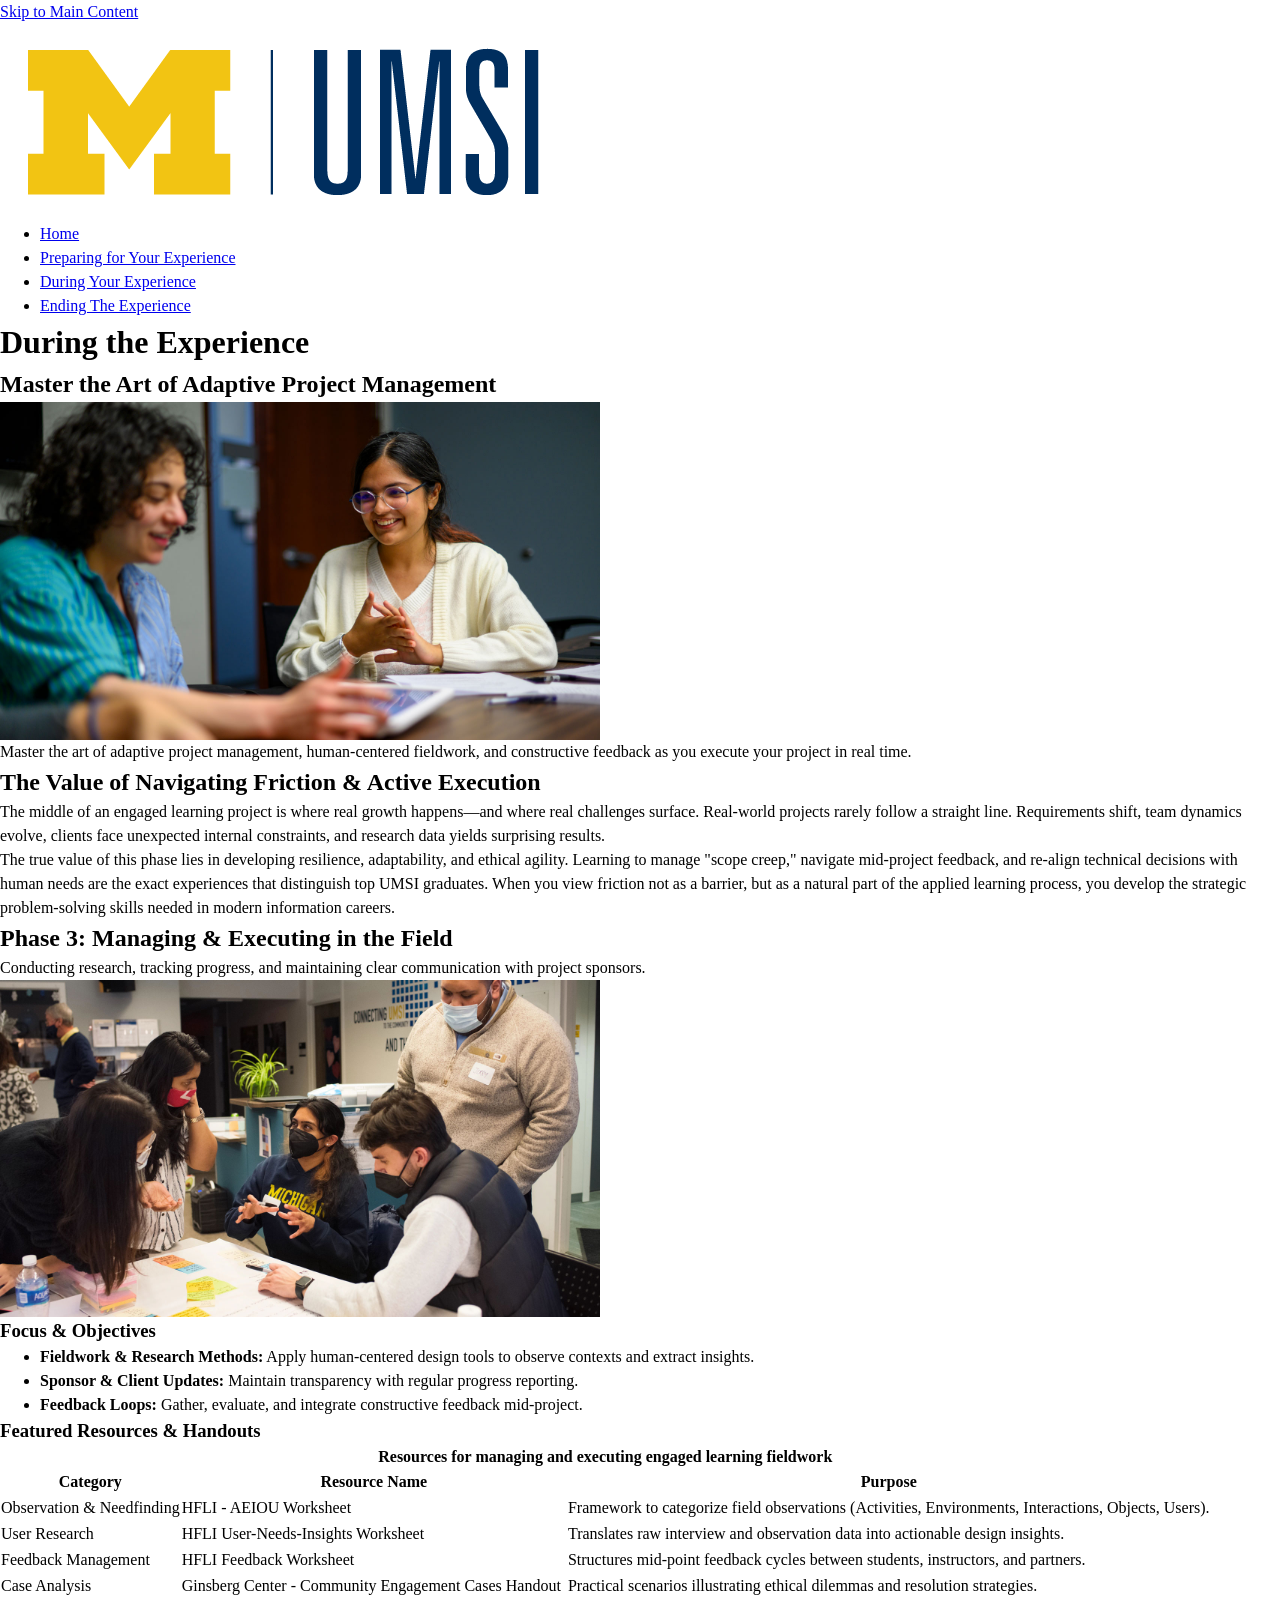
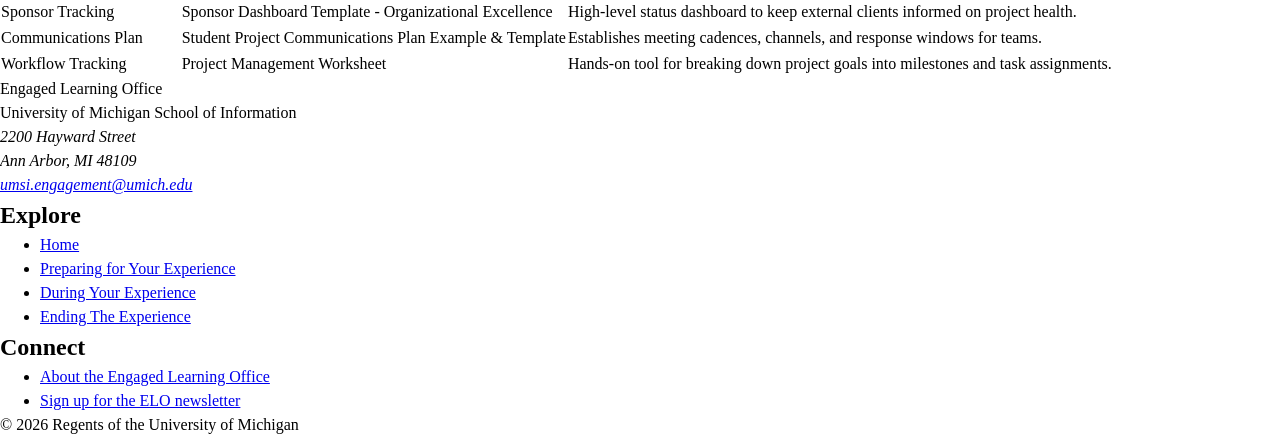
==== commit db7a388a: "Add files via upload" ====
--- a/during.html
+++ b/during.html
@@ -64,8 +64,8 @@
     </ul>
   </article>
 
-  <article class="table-card wide">
-    <h3>Featured Resources & Handouts</h3>
+  <article class="table-card wide" tabindex="0" aria-labelledby="resources-heading">
+  <h3 id="resources-heading">Featured Resources & Handouts</h3>
     <table>
       <caption> <strong> Resources for managing and executing engaged learning fieldwork</strong></caption>
       <thead>
@@ -143,9 +143,9 @@
       <li><a href="https://umsi.info/elo-newsletter">Sign up for the ELO newsletter</a></li>
     </ul>
   </div>
-  <p>&copy; 2026 Regents of the University of Michigan</p>
+  <p>&copy; <span id="year">2026</span> Regents of the University of Michigan</p>
 </footer>
-
+<script src="footeryear.js"></script>
 </body>
 
 </html>
